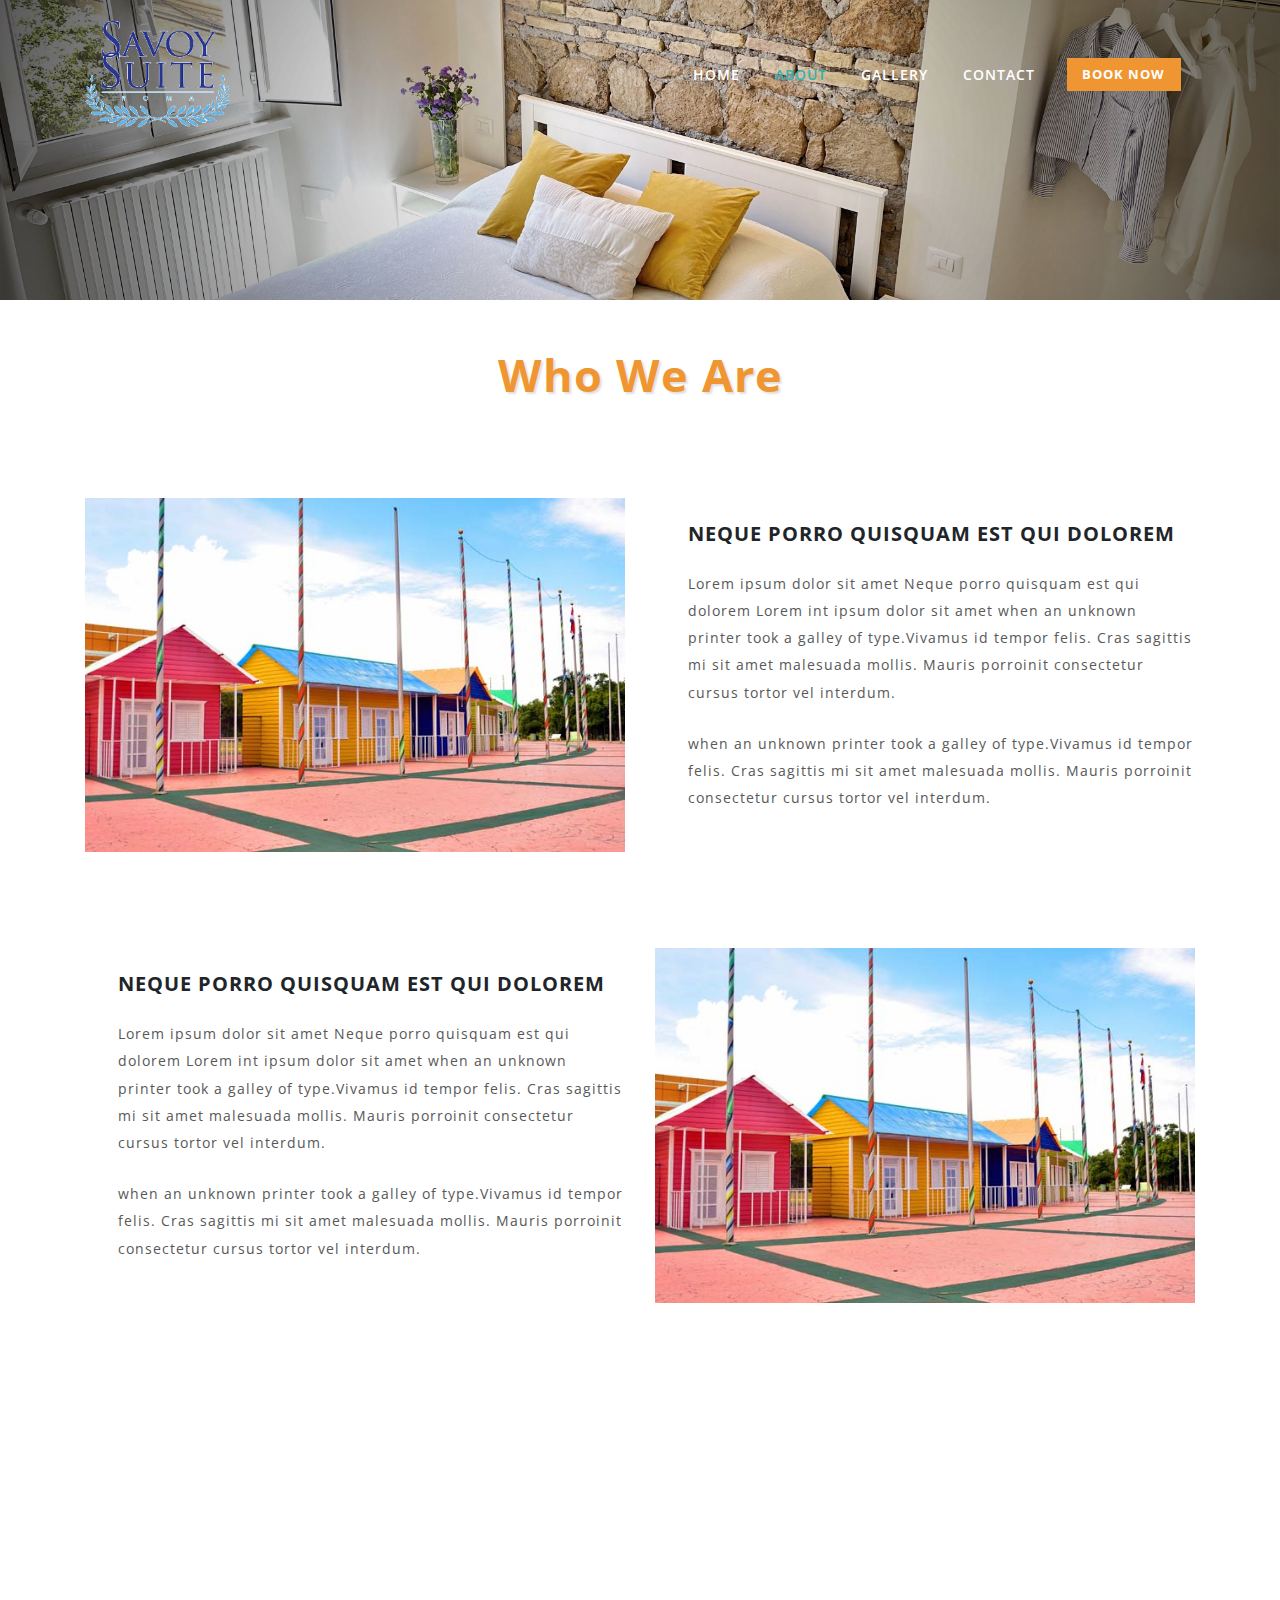
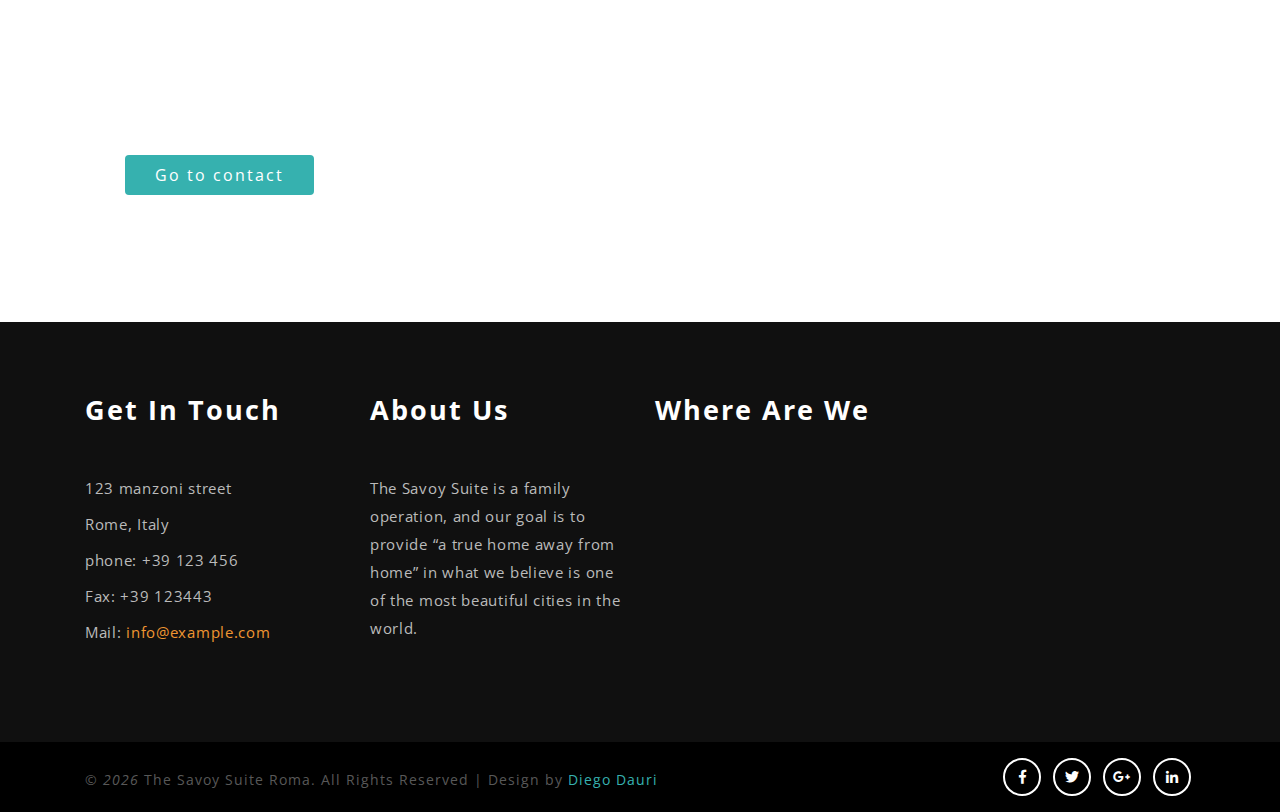
==== about.html @ a04ff1ba "Minor fixes" ====
<!--
	Author: W3layouts
	Author URL: http://w3layouts.com
	License: Creative Commons Attribution 3.0 Unported
	License URL: http://creativecommons.org/licenses/by/3.0/
-->
<!DOCTYPE html>
<html lang="zxx">

<head>
    <title>The Savoy Suite Roma, a completely renovated apartment in the center of Rome | About</title>
    <meta name="viewport" content="width=device-width, initial-scale=1">
    <meta charset="utf-8">
    <meta name="keywords" content="The Savoy Suite a Responsive web template, Bootstrap Web Templates, Flat Web Templates, Android Compatible web template, 
Smartphone Compatible web template, free webdesigns for Nokia, Samsung, LG, SonyEricsson, Motorola web design" />
    <script>
        addEventListener("load", function () {
            setTimeout(hideURLbar, 0);
        }, false);

        function hideURLbar() {
            window.scrollTo(0, 1);
        }
    </script>
    <link href="css/bootstrap.css" rel='stylesheet' type='text/css' />
    <link href="css/style.css" rel='stylesheet' type='text/css' />
    <link href="css/fontawesome-all.css" rel="stylesheet">
    <link
        href="https://fonts.googleapis.com/css2?family=Open+Sans:ital,wght@0,300;0,400;0,500;0,600;0,700;0,800;1,300;1,400;1,500;1,600;1,700;1,800&display=swap"
        rel="stylesheet">
</head>

<body>
    <!-- mian-content -->
    <section class="mian-content-1">
        <!-- /header-top-->
        <div class="header-top">
            <div class="container">
                <header class="mainheader py-3">
                    <nav class="navbar navbar-expand-lg navbar-light bg-light RWDpagescrollfix">
                        <h1><a class="navbar-brand" href="index.html"><img src="images/logo.png" width="75%"
                                    alt="The room's logo"></a></h1>
                        <button class="navbar-toggler" type="button" data-toggle="collapse" data-target=".navbar-toggle"
                            aria-controls="navbarNavAltMarkup" aria-expanded="false" aria-label="Toggle navigation">
                            <span class="navbar-toggler-icon"></span>
                        </button>
                        <div class="collapse navbar-collapse navbar-toggle justify-content-end" id="navbarNavAltMarkup">
                            <ul class="navbar-nav">

                                <li><a class="nav-link text-uppercase" href="index.html">Home</a></li>
                                <li class="nav-item active">
                                    <a class="nav-link text-uppercase" href="about.html">About</a></li>
                                <li><a class="nav-link text-uppercase" href="gallery.html">Gallery</a></li>
                                <li> <a class="nav-link text-uppercase" href="contact.html">Contact</a></li>
                            </ul>
                            <div class="top-info text-left">
                                <ul>

                                     <li class="number-phone"><a class="nav-link request text-uppercase font-weight-bold"
                                        href="#">Book now</a>
                                    </li>
                                </ul>
                            </div>
                        </div>
                    </nav>
                </header>
                <!-- /header-top-->
            </div>

        </div>
        <!-- //header-top-->
    </section>
    <!-- //mian-content-->
    <!-- banner-bottom -->
    <section class="banner-bottom py-lg-5 py-md-5 py-3" id="about">
        <div class="container">
            <h3 class="tittle text-center mb-md-5 mb-4">Who We Are</h3>
            <div class="inner-sec py-lg-5 py-3">
                <div class="row">
                    <div class="col-lg-6 about-img">
                        <img class="img-fluid" src="images/g1.jpg" alt="">
                    </div>
                    <div class="col-lg-6 about-right mt-lg-4">
                        <h5 class="tittle text-uppercase">Neque porro quisquam est qui dolorem</h5>
                        <p class="my-4">Lorem ipsum dolor sit amet Neque porro quisquam est qui dolorem Lorem int ipsum
                            dolor sit amet when an unknown printer took a galley of type.Vivamus id tempor felis. Cras
                            sagittis mi sit amet malesuada mollis. Mauris porroinit consectetur cursus tortor vel
                            interdum.</p>
                        <p class="my-4">when an unknown printer took a galley of type.Vivamus id tempor felis. Cras
                            sagittis mi sit amet malesuada mollis. Mauris porroinit consectetur cursus tortor vel
                            interdum.</p>
                    </div>
                </div>
            </div>
            <div class="inner-sec py-lg-5 py-3">
                <div class="row">
                    <div class="col-lg-6 about-right mt-lg-4">
                        <h5 class="tittle text-uppercase">Neque porro quisquam est qui dolorem</h5>
                        <p class="my-4">Lorem ipsum dolor sit amet Neque porro quisquam est qui dolorem Lorem int ipsum
                            dolor sit amet when an unknown printer took a galley of type.Vivamus id tempor felis. Cras
                            sagittis mi sit amet malesuada mollis. Mauris porroinit consectetur cursus tortor vel
                            interdum.</p>
                        <p class="my-4">when an unknown printer took a galley of type.Vivamus id tempor felis. Cras
                            sagittis mi sit amet malesuada mollis. Mauris porroinit consectetur cursus tortor vel
                            interdum.</p>
                    </div>
                    <div class="col-lg-6 about-img">
                        <img class="img-fluid" src="images/g1.jpg" alt="">
                    </div>
                </div>
            </div>
        </div>
    </section>

    <!-- //banner-bottom -->
    <!-- choose -->
    <section class="choose py-5">
        <div class="container py-md-4 mt-md-3">
            <div class="row inner_w3l_agile_grids-1 ">
                <div class="col-lg-7 w3layouts_choose_left_grid1">
                    <div class="choose_top">
                        <h3 class="w3l_header text-white">Still Have Questions?</h3>
                        <h3 class="mb-3 mt-3 text-white">Feel Free to Contact Us Directly</h3>
                        <p class="text-white">If you have any question regarding the Savoy Suite please feel free to
                            contact us directly, we will be more than happy to help you arrange you stay in rome.</p>
                        <a href="#" class="btn btn-primary mt-3" data-toggle="modal" data-target="#myModal">Go to
                            contact</a>
                    </div>
                </div>
            </div>
        </div>
    </section>
    <!-- //choose -->
    <!--/newsletter-->
    <footer class="newsletter_right pymd-5 py-4" id="footer">
        <div class="container">
            <div class="inner-sec py-md-5 py-3">
                <div class="row mb-md-4 mb-md-3">
                    <div class="col-lg-3 col-md-6 social-info text-left">
                        <h3 class="tittle1 foot mb-md-5 mb-4 text-white">Get in touch</h3>
                        <p>123 manzoni street </p>
                        <p class="my-2"> Rome, Italy</p>
                        <p class="phone">phone: +39 123 456</p>
                        <p class="phone my-2">Fax: +39 123443</p>
                        <p class="phone">Mail:
                            <a href="mailto:info@example.com">info@example.com</a>
                        </p>

                    </div>
                    <div class="col-lg-3 col-md-6 social-info text-left">
                        <h3 class="tittle1 foot mb-md-5 mb-4 text-white">About Us</h3>
                        <p>The Savoy Suite is a family operation, and our goal is to provide “a true home away from
                            home” in what we believe is one of the most beautiful cities in the world.</p>

                    </div>
                    <div class="col-lg-6 col-md-12 n-right tex-left">
                        <h3 class="tittle1 foot mb-md-5 mb-4 text-white">Where are we</h3>
                        <iframe
                            src="https://www.google.com/maps/embed?pb=!1m18!1m12!1m3!1d190028.2570937572!2d12.395912560060866!3d41.91024148788334!2m3!1f0!2f0!3f0!3m2!1i1024!2i768!4f13.1!3m3!1m2!1s0x132f6196f9928ebb%3A0xb90f770693656e38!2sRoma%20RM!5e0!3m2!1sit!2sit!4v1637957519476!5m2!1sit!2sit"
                            width="75%" height="85%" style="border:0;" allowfullscreen="" loading="lazy"></iframe>
                    </div>
                </div>
            </div>
        </div>
    </footer>
    <div class="copyright py-3">
        <div class="container">
            <div class="row">
                <div class="col-md-8">
                    <p class="copy-right mt-2">© <i id="date" class="copy-right mt-2"></i> The Savoy Suite Roma. All
                        Rights Reserved | Design by
                        <a href="http://w3layouts.com/"> Diego Dauri </a>
                    </p>
                </div>
                <div class="col-md-4">
                    <ul class="social-icons scial justify-content-end">
                        <li class="mr-1"><a href="#"><span class="fab fa-facebook-f"></span></a></li>
                        <li class="mx-1"><a href="#"><span class="fab fa-twitter"></span></a></li>
                        <li class="mx-1"><a href="#"><span class="fab fa-google-plus-g"></span></a></li>
                        <li class="mx-1"><a href="#"><span class="fab fa-linkedin-in"></span></a></li>
                    </ul>
                </div>
            </div>
        </div>
    </div>
    <!--model-forms-->
    <!--/Login-->
    <div class="modal fade" id="exampleModalCenter" tabindex="-1" role="dialog" aria-hidden="true">
        <div class="modal-dialog modal-dialog-centered" role="document">
            <div class="modal-content">
                <div class="modal-header text-center">
                    <button type="button" class="close" data-dismiss="modal" aria-label="Close">
                        <span aria-hidden="true">&times;</span>
                    </button>
                </div>
                <div class="modal-body">
                    <div class="login px-4 mx-auto mw-100">
                        <h5 class="text-center mb-4">Login Now</h5>
                        <form action="#" method="post">
                            <div class="form-group">
                                <label class="mb-2">Email address</label>
                                <input type="email" class="form-control" id="exampleInputEmail1"
                                    aria-describedby="emailHelp" placeholder="" required="">
                                <small id="emailHelp" class="form-text text-muted">We'll never share your email with
                                    anyone else.</small>
                            </div>
                            <div class="form-group">
                                <label class="mb-2">Password</label>
                                <input type="password" class="form-control" id="exampleInputPassword1" placeholder=""
                                    required="">
                            </div>
                            <div class="form-check mb-2">
                                <input type="checkbox" class="form-check-input" id="exampleCheck1">
                                <label class="form-check-label" for="exampleCheck1">Check me out</label>
                            </div>
                            <button type="submit" class="btn btn-primary submit mb-4">Sign In</button>
                            <p class="text-center pb-4">
                                <a href="#" data-toggle="modal" data-target="#exampleModalCenter2"> Don't have an
                                    account?</a>
                            </p>
                        </form>
                    </div>
                </div>
            </div>
        </div>
    </div>
    <!--//Login-->
    <!--/Register-->
    <div class="modal fade" id="exampleModalCenter2" tabindex="-1" role="dialog" aria-hidden="true">
        <div class="modal-dialog modal-dialog-centered" role="document">
            <div class="modal-content">
                <div class="modal-header text-center">
                    <button type="button" class="close" data-dismiss="modal" aria-label="Close">
                        <span aria-hidden="true">&times;</span>
                    </button>
                </div>
                <div class="modal-body">
                    <div class="login px-4 mx-auto mw-100">
                        <h5 class="text-center mb-4">Register Now</h5>
                        <form action="#" method="post">
                            <div class="form-group">
                                <label>First name</label>

                                <input type="text" class="form-control" id="validationDefault01" placeholder=""
                                    required="">
                            </div>
                            <div class="form-group">
                                <label>Last name</label>
                                <input type="text" class="form-control" id="validationDefault02" placeholder=""
                                    required="">
                            </div>

                            <div class="form-group">
                                <label class="mb-2">Password</label>
                                <input type="password" class="form-control" id="password1" placeholder="" required="">
                            </div>
                            <div class="form-group">
                                <label>Confirm Password</label>
                                <input type="password" class="form-control" id="password2" placeholder="" required="">
                            </div>

                            <button type="submit" class="btn btn-primary submit mb-4">Register</button>
                            <p class="text-center pb-4">
                                <a href="#">By clicking Register, I agree to your terms</a>
                            </p>
                        </form>

                    </div>
                </div>

            </div>
        </div>
    </div>
    <!--//Register-->

    <!--//model-form-->
    <!-- js -->
    <script src="js/jquery-2.2.3.min.js"></script>
    <script>
        $(window).scroll(function () {
            if ($(document).scrollTop() > 150) {
                $('nav.pagescrollfix,nav.RWDpagescrollfix').addClass('shrink');
            } else {
                $('nav.pagescrollfix,nav.RWDpagescrollfix').removeClass('shrink');
            }
        });
    </script>

    <script>
        $(document).ready(function () {
            $(".dropdown").hover(
                function () {
                    $('.dropdown-menu', this).stop(true, true).slideDown("fast");
                    $(this).toggleClass('open');
                },
                function () {
                    $('.dropdown-menu', this).stop(true, true).slideUp("fast");
                    $(this).toggleClass('open');
                }
            );
        });
    </script>
    <!-- //dropdown nav -->

    <!-- password-script -->
    <script>
        window.onload = function () {
            document.getElementById("password1").onchange = validatePassword;
            document.getElementById("password2").onchange = validatePassword;
        }

        function validatePassword() {
            var pass2 = document.getElementById("password2").value;
            var pass1 = document.getElementById("password1").value;
            if (pass1 != pass2)
                document.getElementById("password2").setCustomValidity("Passwords Don't Match");
            else
                document.getElementById("password2").setCustomValidity('');
            //empty string means no validation error
        }
    </script>
    <!-- //password-script -->

    <!--/ start-smoth-scrolling -->
    <script src="js/move-top.js"></script>
    <script src="js/easing.js"></script>
    <script>
        jQuery(document).ready(function ($) {
            $(".scroll").click(function (event) {
                event.preventDefault();
                $('html,body').animate({
                    scrollTop: $(this.hash).offset().top
                }, 900);
            });
        });
    </script>
    <script>
        $(document).ready(function () {
            /*
            						var defaults = {
            							  containerID: 'toTop', // fading element id
            							containerHoverID: 'toTopHover', // fading element hover id
            							scrollSpeed: 1200,
            							easingType: 'linear' 
            						 };
            						*/

            $().UItoTop({
                easingType: 'easeOutQuart'
            });

        });
    </script>
    <!--// end-smoth-scrolling -->
    <!-- /js -->
    <script src="js/bootstrap.js"></script>
    <script src="js/date.js"></script>
    <!-- //js -->
</body>

</html>
---- css/style.css ----
/*--
	Author: W3Layouts
	Author URL: http://w3layouts.com
	License: Creative Commons Attribution 3.0 Unported
	License URL: http://creativecommons.org/licenses/by/3.0/
--*/

html,
body {
    margin: 0;
    font-size: 100%;
    font-family: 'Open Sans', sans-serif;
    background: #fff;
}

body a {
    text-decoration: none;
    transition: 0.5s all;
    -webkit-transition: 0.5s all;
    -moz-transition: 0.5s all;
    -o-transition: 0.5s all;
    -ms-transition: 0.5s all;
    font-family: 'Open Sans', sans-serif;
}

a:hover {
    text-decoration: none;
}

input[type="button"],
input[type="submit"],
input[type="text"],
input[type="email"],
input[type="search"] {
    transition: 0.5s all;
    -webkit-transition: 0.5s all;
    -moz-transition: 0.5s all;
    -o-transition: 0.5s all;
    -ms-transition: 0.5s all;
    font-family: 'Open Sans', sans-serif;
}

h1,
h2,
h3,
h4,
h5,
h6 {
    margin: 0;
    font-family: 'Open Sans', sans-serif;
    letter-spacing: 1px;
    font-weight: 700;
}

p {
    margin: 0;
    font-size: 0.85em;
    color: #585858;
    line-height: 2em;
    letter-spacing: 1px;
}

ul {
    margin: 0;
    padding: 0;
}

/*--/header --*/

header.mainheader {
    display: -webkit-box;
    display: -ms-flexbox;
    display: flex;
    -ms-flex-wrap: wrap;
    flex-wrap: wrap;
}

nav.navbar.second {
    border: none !important;
    transition: all 1s ease;
    flex-basis: 100%;
    -webkit-flex-basis: 100%;
    order: 2;
}

/*--/navbar--*/

.navbar {
    padding: 0em 0em;
    /*-- border-bottom: 1px solid rgba(243, 242, 242, 0.41); --*/
    background: transparent !important;
    flex-basis: 100%;
    -webkit-flex-basis: 100%
}

/*--logo--*/

h1 a.navbar-brand {
    font-size: 0.8em;
    text-transform: uppercase;
    font-weight: 600;
    letter-spacing: 5px;
    color: #fff;
}

.navbar-light .navbar-brand {
    color: #fff;
    font-family: 'Open Sans', sans-serif;
}

.logo i {
    color: #03cce6;
    text-shadow: none;
}

/*--logo--*/

a.navbar-b li.nav-item {
    margin: 0 1px;
}

.navbar-light .navbar-nav .nav-link {
    padding: 0.3em 1.2em;
    color: #ffffff;
    background: transparent;
    font-size: 0.9em;
    letter-spacing: 1px;
    text-transform: capitalize;
    font-weight: 600;
}

.navbar-light .navbar-nav .show > .nav-link,
.navbar-light .navbar-nav .active > .nav-link,
.navbar-light .navbar-nav .nav-link.show,
.navbar-light .navbar-nav .nav-link.active,
.navbar-light .navbar-nav .nav-link:hover,
.navbar-light .navbar-nav .nav-link:focus {
    background: transparent;
    color: #36b1af;
}

.dropdown-item {
    padding: 0.5em 1.5rem;
    font-size: 0.9em;
    margin: 0;
}

.dropdown-menu {
    margin: 0;
    padding: 0;
}

.dropdown-menu.second {
    min-width: 9rem !important;
}

.navbar-light .navbar-brand:hover,
.navbar-light .navbar-brand:focus {
    color: #fff;
}

a.nav-link.request {
    padding: 0.5em 1.2em;
    color: #ffffff;
    background: transparent;
    font-size: 0.9em;
    letter-spacing: 1px;
    font-weight: 600;
    background: #ef9632;
}

/*---*/

.dropdown-toggle::after {
    width: 0;
    height: 0;
    margin-left: 0;
    content: "";
    border-top: 0.3em solid;
    border-right: 0.3em solid transparent;
    border: 0px;
}

li.nav-item.active {
    color: #03cce6;
}

.dropdown-item:hover,
.dropdown-item:focus {
    color: #36b1af;
    text-decoration: none;
    background-color: transparent;
}

/*-- /nav.navbar.second --*/

nav.navbar.second {
    border: none !important;
    transition: all 1s ease;
}

a.nav-item.nav-link.sec {
    padding: 0.3em 1.2em;
    color: #36b1af;
    font-size: 0.9em;
    letter-spacing: 1px;
    font-weight: 600 !important;
}

a.nav-item.nav-link.sec:hover {
    color: #36b1af;
}

a.pagescrolldisplay {
    visibility: hidden;
    transition: all 0s ease;
}

nav.navbar.shrink.pagescrollfix a.pagescrolldisplay {
    visibility: visible;
    transition: all 0.5s ease;
    color: #000000;
}

nav.navbar.shrink.pagescrollfix {
    width: 100%;
    < !--height: 65px;
    -- > box-shadow: 0 1px 0 0 #dadada;
    position: fixed;
    left: 0px;
    transition: all 1.2s ease;
    -webkit-box-shadow: 0 0 10px rgba(0, 0, 0, 0.2);
    -moz-box-shadow: 0 0 10px rgba(0, 0, 0, 0.2);
    box-shadow: 0 0 10px rgba(0, 0, 0, 0.2);
    background: #fff !important;
    z-index: 9;
}

a.navbar-brand.pagescrolldisplay i {
    font-size: 2em;
    color:#333;
}

nav.navbar.shrink .navbar-brand img {
    < !--height: 50px;
    width: 120px;
    -- > transition: all 1s ease;
}

nav.navbar.shrink a {
    < !--font-size: 14px;
    -- > transition: all 1s ease;
}

nav.navbar.shrink .navbar-toggler {

    transition: all 1.5s ease;
}

.bg-transparent {
    background: transparent;
}

/*-- //nav.navbar.second --*/

.top-info ul li {
    list-style: none;
    display: inline-block;
    margin: 0 1em;
    color: #ffffff;
    letter-spacing: 1px;
    font-size: 0.9em;
    vertical-align: top;
}

/*-- //header --*/

/*--/banner-content--*/

.mian-content {
    background: url(../images/bg.jpg);
    position: relative;
    background-size: cover;
    height: 100%;
    background-position: center;
    background-repeat: no-repeat;
}

.banner-content {
    padding: 10em 0 0em 0;
}
.banner-high-lights {
    padding-top: 18em;
}
.ban-text {
    background: #36b1af;
}
.banner-content h4 {
    font-size: 1em;
    padding: 1.1em 0 1.25em;
    display: block;
    font-weight: 500;
    margin-bottom: 1em;
    letter-spacing: 2px;
    text-shadow: 0 1px 2px rgb(0 0 0 / 60%);
}

.banner-content h3 {
    color: #fff;
    font-size: 2.5em;
    text-shadow: 0 1px 2px rgba(0, 0, 0, .6);
    letter-spacing: 1px;
    text-transform: uppercase;
}

.bg-gd h5 {
    font-size: 1.2em;
    font-weight: 700;
    text-transform: uppercase;
    color: #333;
}

.banner-high-lights .bg-gd {
    vertical-align: top;
    font-weight: 300;
    font-size: 0.9em;
    letter-spacing: 1px;
    line-height: 1.8em;
    background: #fff;
    padding: 2em 1.1em;
    color: #999;
    position: relative;
    -webkit-transition: 1s ease-in-out;
    -moz-transition: 1s ease-in-out;
    -o-transition: 1s ease-in-out;
    transition: 1s ease-in-out;
}
.bg-gd:hover i,
.bg-gd.active i {
    color: #fff;
    background: #36b1af;
}

.rotate {
    margin-top: 0em;
}

.rotate a {
    font-size: 1.5em;
    color: #fff;
    font-weight: 700;
    letter-spacing: 1px;
}

.rotate a i {
    -webkit-animation: bounce 2s infinite ease-in-out;
    z-index: 9;
    text-align:center;
    display: block;
}

@-webkit-keyframes bounce {
    0%,
    20%,
    60%,
    100% {
        -ms-transform: translateY(0);
    }
    0%,
    20%,
    60%,
    100% {
        -o-transform: translateY(0);
    }
    0%,
    20%,
    60%,
    100% {
        -moz-transform: translateY(0);
    }
    0%,
    20%,
    60%,
    100% {
        -webkit-transform: translateY(0);
    }
    40% {
        -webkit-transform: translateY(-20px);
    }
    80% {
        -webkit-transform: translateY(-10px);
    }
}

.top-content-right .rotate a {
    font-size: 0.9em;
    color: #fff;
    font-weight: 300;
    letter-spacing: 1px;
    letter-spacing: 2px;
    text-transform: uppercase;
}
.bg-gd i {
    font-size: 1.8em;
    width: 70px;
    height: 70px;
    border-radius: 50%;
    background: #fff;
    color: #222;
    position: absolute;
    bottom: -41%;
    line-height: 74px;
    left: 36%;
}

/*--//banner-content--*/

/*-- /banner-info --*/
.mian-content-1 {
    background: url(../images/bg.jpg);
    background-size: cover;
    background-position: center;
   min-height:300px;
}
/*--/introduction--*/

.intro {
    width: 64%;
}

h3.main {
    font-size: 1.7em;
    line-height: 1.5em;
}

h3.main mark {
    padding: 0.4em 0.4em;
    background-color: #ccffe4;
}

.about-in .card {
    padding: 3em 0.5em;
    border: 1px solid transparent;
    -webkit-transition: box-shadow 0.3s ease-in-out;
    -moz-transition: box-shadow 0.3s ease-in-out;
    -ms-transition: box-shadow 0.3s ease-in-out;
    -o-transition: box-shadow 0.3s ease-in-out;
    transition: box-shadow 0.3s ease-in-out;
    background: transparent;
}

.about-in .card:hover {
    background: #fff;
    -webkit-box-shadow: 0px 0px 18.69px 2.31px rgba(204, 204, 223, 0.5);
    -moz-box-shadow: 0px 0px 18.69px 2.31px rgba(204, 204, 223, 0.5);
    box-shadow: 0px 0px 18.69px 2.31px rgba(204, 204, 223, 0.5);
}

.about-in p.card-text {
    line-height: 2em;
}

.about-in .card i {
    font-size: 2em;
    color: #36b1af;
}
.about-in:hover .card i {
    color: #ef9632;
}
.about-in .card h5.card-title {
    font-size: 1.2em;
}

.about-right h3.ttile {
    font-size: 1.4em;
    line-height: 1.3em;
}

h4.sub-tittle {
    margin: 1.2em 0 0 0;
    font-size: 15px;
    color: #36b1af;
    text-transform: uppercase;
}

ul.author li {
    list-style: none;
    margin: 0 2em 0 0em;
}

ul.author li img {
    border-radius: 50%;
    -weblit-border-radius: 50%;
    -o-border-radius: 50%;
    -ms-border-radius: 50%;
    -moz-border-radius: 50%;
    border: 4px solid #ddd;
}

ul.author li {
    color: #888;
    font-size: 0.8em;
    letter-spacing: 1px;
}

ul.author li span {
    display: block;
    font-weight: 600;
    color: #37393c;
    font-size: 1.3em;
}

.about-right {
    padding-left: 3em;
}

/*--//introduction--*/

/*-- /services--*/

h3.tittle span {
    display: block;
    text-transform: uppercase;
    font-size: 0.3em;
    color: #ff4081;
    letter-spacing: 4px;
    font-weight: 600;
}

h3.tittle {
    text-shadow: 2px 2px 2px rgba(41, 41, 41, 0.15);
    font-size: 3em;
    color: #ef9632;
   
    font-weight: 700;
}

.about-in.middle-grid-info .card {
    padding: 2em 1.5em;
    background: #edeeef;
    border-bottom: 4px solid #ef9632;
}

.about-in.middle-grid-info .card-body {
    padding: 0;
}

.about-in.middle-grid-info h5.card-title {
    font-size: 1.3em;
    line-height: 1.4em;
}

.about-in.middle-grid-info:hover .card,
.about-in.middle-grid-info.active .card {
    border-bottom: 4px solid #36b1af;
}
/*-- //services--*/
.advantage_left h4 {
    font-size: 15px;
    font-weight: 700;
    text-transform: uppercase;
    letter-spacing: 2px;
    color: #36b1af;
}
.advantage_left1 img {
    width: 300px;
    height: 300px;
    border-radius: 50%;
}
.advantage_left h3 {
    font-size: 30px;
    font-weight: 700;
    letter-spacing: 2px;
}
.advantage_left p {
    /*-- color: #000; --*/
}
/*-- choose --*/
.choose{
	background: url(../images/bg1.jpg) no-repeat;
    background-size: cover;
    -webkit-background-size: cover;
    -moz-background-size: cover;
    -o-background-size: cover;
    -ms-background-size: cover;
    background-attachment: fixed;
}
.choose_top {
    padding: 55px 40px;
}
.choose_top h3 {
    font-size: 30px;
    letter-spacing: 1px;
    font-weight: 500;
    line-height: 1.4em;
}
.choose_top h4 {
    font-size: 25px;
    letter-spacing: 1px;
    font-weight: 500;
    line-height: 1.4em;
}
.choose_top p {
    font-size: 15px;
    line-height: 1.8em;
}
.choose_top a {
    font-size: 16px;
    padding: 8px 30px;
    background: #36b1af;
    outline: none;
    border: none;
    display: inline-block;
    letter-spacing: 2px;
}
.choose_top a:hover{
    background: #ef9632;
}
/*-- //choose --*/
.clients{
	background: url(../images/bg2.jpg) no-repeat;
    background-size: cover;
    -webkit-background-size: cover;
    -moz-background-size: cover;
    -o-background-size: cover;
    -ms-background-size: cover;
    background-attachment: fixed;
}
/*-- stats --*/

.stats_info p {
    font-size: 2.5em;
    letter-spacing: 1px;
    line-height: 2;
    color: #36b1af;
    font-weight: 800;
}
.stats_info h4 {
    color: #4f4f50;
    font-size: 0.85em;
    text-transform: uppercase;
    font-weight: 600;
    margin-bottom: 1em;
}
.stats_info i {
    font-size: 2.3em;
    color: #ef9632;
    margin: 0;
}
.stats_bottom_grid_left img {
	margin: 0 auto;
}
.stats_info {
	text-align: center;
	padding: 0;
	border-top: none;
	border-bottom: none;
}

.stats_info:nth-child(3) {
	border-right: 0px;
}

.stats_info:nth-child(2) {
	border-left: 0px;
	border-right: 0px;
}
/*--//stats--*/
/*-- team --*/

.team-info-content {
    background-color: #FFF;
    display: block;
    overflow: hidden;
    position: relative;
    -webkit-transition: all 0.5s;
    -moz-transition: all 0.5s;
    -ms-transition: all 0.5s;
    -o-transition: all 0.5s;
    transition: all 0.5s;
    opacity: 1;
    filter: alpha(opacity=100);
}

.team-info-content img {
    width: 100%;
    -webkit-transition: all 0.5s;
    -moz-transition: all 0.5s;
    -ms-transition: all 0.5s;
    -o-transition: all 0.5s;
    transition: all 0.5s;
}

.team-info-content:before {
    content: '';
    background-color: rgba(0, 0, 0, 0);
    left: 0;
    top: 0;
    right: 0;
    bottom: 0;
    position: absolute;
    -webkit-transition: all 0.5s;
    -moz-transition: all 0.5s;
    -ms-transition: all 0.5s;
    -o-transition: all 0.5s;
    transition: all 0.5s;
}

.team-info-content:hover:before {
    background-color: rgba(0, 0, 0, 0.8);
}

.team-info-content:hover .view-caption {
    -moz-transform: translateY(0%) scale(1);
    -o-transform: translateY(0%) scale(1);
    -ms-transform: translateY(0%) scale(1);
    -webkit-transform: translateY(0%) scale(1);
    transform: translateY(0%) scale(1);
}

.view-caption {
    background-color: #36b1af;
    bottom: 0;
    height: 20%;
    left: 0;
    padding: 16px 20px;
    position: absolute;
    right: 0;
    z-index: 99;
    -webkit-transition: all 0.5s;
    -moz-transition: all 0.5s;
    -ms-transition: all 0.5s;
    -o-transition: all 0.5s;
    transition: all 0.5s;
    -moz-transform: translateY(150%) scale(1.5);
    -o-transform: translateY(150%) scale(1.5);
    -ms-transform: translateY(150%) scale(1.5);
    -webkit-transform: translateY(150%) scale(1.5);
    transform: translateY(150%) scale(1.5);
}
.team-description p{
	color:#ef9632;
}
.view-caption .team-description h4 {
    color: #000;
    font-size: 1.5em;
    font-weight: normal;
    margin-top: 5px;
}

.view-caption .team-description p {
    color: #000;
    font-size: 1em;
}

.view-caption ul li {
    display: inline-block;
    list-style: none;
}

.view-caption ul.social-icons li a {
    background-color: #fff;
    border-radius: 50%;
    -webkit-border-radius: 50%;
    -o-border-radius: 50%;
    -ms-border-radius: 50%;
    -moz-border-radius: 50%;
    color: #ec1c24;
    display: inline-block;
    height: 28px;
    text-align: center;
    line-height: 25px;
    width: 28px;
    -webkit-transition: all 0.5s;
    -moz-transition: all 0.5s;
    -ms-transition: all 0.5s;
    -o-transition: all 0.5s;
    font-size: 0.8em;
}

.view-caption ul.social-icons li a:hover {
    opacity: 0.8;
}

.team-description h4 {
    font-size: 1.1em;
}

/*-- //team --*/
/*--bottom-last--*/

.bottom-last {
    background: url(../images/banner3.jpg) no-repeat 0px 0px;
    background-size: cover;
    -webkit-background-size: cover;
    -moz-background-size: cover;
    -o-background-size: cover;
    -ms-background-size: cover;
}

section.bottom-last h3 {
    font-size: 2em;
    font-weight: 700;
    color: #fff;
    margin: 3em 0 0.5em 0;
    text-shadow: 2px 2px 2px rgba(29, 28, 28, 0.15);
}

.bottom-bg {
    padding: 2em 9em;
}

.bottom-bg p {
    width: 62%;
}

/*--bottom-last--*/

.feedback-top {
    padding: 2em;
    background: rgba(0, 0, 0, 0.44);
    position: relative;
}
.feedback-top:after {
    content: '';
    position: absolute;
    top: 100%;
    right: 6%;
    width: 0;
    height: 0;
    border-top: 15px solid #000;
    border-right: 12px solid transparent;
    border-left: 4px solid transparent;
    transform: rotate(0deg);
}

.feedback-top p {
    margin: 0;
    color: #fff;
}

.feedback-img {
    float: right;
    width: 17%;
    background: #e4e4e4;
    padding: 0.3em;
    border-radius: 50%;
    -webkit-border-radius: 50%;
    -o-border-radius: 50%;
    -ms-border-radius: 50%;
    -moz-border-radius: 50%;
}

.feedback-grids {
    margin: 2em 0 0;
}

.feedback-img img {
    width: 100%;
}

.feedback-info {
    margin: 1em !important;
}

.feedback-img-info {
    float: left;
    width: 65%;
    margin: 1em 0 0 2em;
}

.feedback-img-info h5 {
    color:#36b1af;
    font-size: 1em;
    letter-spacing: 1px;
    font-weight: 700;
    text-transform: uppercase;
}

.feedback-img-info p {
    color: #fff;
    margin-top: .5em;
}

.feedback-img-info p span {
    color: #b1b2b3;
    font-size: 0.85em;
}

.icon-test i {
    font-size: 2em;
    color: #fcd000;
    margin-left: .4em;
    position: relative;
}

.icon-test {
    position: relative;
}

.icon-test:before {
    content: " ";
    position: absolute;
    background: #d5d8da;
    width: 77%;
    height: 2%;
    top: 54%;
    right: 5%;
}

/*-- //feedback --*/

/*--model-forms--*/

.modal-header {
    border: none;
}

.login h5 {
    font-size: 1.2em;
    color: #333;
    text-transform: uppercase;
    font-weight: 600;
}

.login button.btn.btn-primary.submit {
    background: #495057;
    padding: 0.5em 2em;
    letter-spacing: 1px;
    border: none;
}

.login button.btn.btn-primary.submit:hover {
    background: #36b1af;
}

.login a {
    color: #97989a;
}

.login label {
    font-weight: 400;
    color: #5a5757;
    font-size: 0.9em;
    letter-spacing: 1px;
}

.video iframe {
    width: 100%;
    height: auto;
}

/*--//model-forms--*/

/*--/inner-page--*/

.inner-page {
    background: url(../images/3.jpg) no-repeat center;
    background-size: cover;
    -o-background-size: cover;
    -moz-background-size: cover;
    -ms-background-size: cover;
    -webkit-background-size: cover;
    min-height: 250px;
}

ol.breadcrumb {
    margin: 0;
}

li.breadcrumb-item {
    font-size: 0.85em;
    letter-spacing: 1px;
    text-transform: uppercase;
}

li.breadcrumb-item a {
    color: #36b1af;
}

.breadcrumb-item.active {
    color: #777;
}

ol.breadcrumb {
    background: none;
    margin: 0;
    padding: 1em 2em;
    background: #f7f7f7;
}

/*--//inner-page--*/

/*--/footer--*/
.newsletter_right {
    background: #101010;
}
.n-right .form-group .form-control {
    padding: 1em 1em;
    border: 1px solid #ced4da;
    letter-spacing: 1px;
    font-size: 0.9em;
}

ul.links-nav li {
    list-style: none;
    margin-left: 1em;
}

ul.links-nav li a {
    color: #929394;
    letter-spacing: 1px;
    font-size: 0.9em;
}

ul.links-nav li a.active,
ul.links-nav li a:hover {
    color: #fff;
}

p.copy-right a {
    color: #36b1af;
}

.n-right .form-group input.form-control.submit {
    background: #36b1af;
    border: 1px solid #36b1af !important;
    color: #fff;
    font-size: 1em;
    font-weight: 500;
    cursor: pointer;
    padding: 0.8em 1em;
    width: 26%;
    margin-left: 1%;
}

.n-right .form-group input.form-control.submit:hover {
    background: #333;
}

h3.tittle1 {
    font-size: 1.7em;
    letter-spacing: 2px;
    text-transform: capitalize;
}
.social-info p {
    color: #bbbbbb;
    line-height: 28px;
    font-size: 15px;
    letter-spacing: .7px;
}
.social-info a {
    color: #ef9632;
}
ul.social-icons li {
    list-style: none;
    display: inline-block;
}

ul.social-icons li a {
    display: block;
    color: #fff;
    text-decoration: none;
    font-size: 14px;
    width: 38px;
    height: 38px;
    border-radius: 50%;
    line-height: 34px;
    background: transparent;
    border: 2px solid #fff;
    text-align: center;
}

ul.social-icons li a:hover {
    color: #36b1af;
}

.copyright a.navbar-brand {
    font-size: 1.1em;
    text-transform: uppercase;
    font-weight: 800;
    font-family: 'Open Sans', sans-serif;
    color: #fff;
}
.copyright{
    background: #000;
}
ul.scial{
    text-align: right;
}
/*--//footer--*/

/*-- to-top --*/


#toTop {
    display: none;
    text-decoration: none;
    position: fixed;
    bottom: 20px;
    right: 2%;
    overflow: hidden;
    z-index: 999;
    width: 40px;
    height: 40px;
    border: none;
    text-indent: 100%;
    background: url(../images/arr.png) no-repeat 0px 0px;
}

#toTopHover {
    width: 40px;
    height: 40px;
    display: block;
    overflow: hidden;
    float: right;
    opacity: 0;
    -moz-opacity: 0;
    filter: alpha(opacity=0);
}

/*-- //to-top --*/

/*--responsive--*/

@media(max-width:1440px) {}

@media(max-width:1366px) {
    .banner-content {
    padding: 10em 0 0em 0;
}
}

@media(max-width:1280px) {
    h3.tittle {
        font-size: 2.8em;
    }
}

@media(max-width:1080px) {
    h3.tittle {
        font-size: 2.5em;
    }
    h3.tittle.foot {
        font-size: 1.8em;
    }
    .navbar-light .navbar-nav .nav-link {
     padding: 0.3em 0.5em;
    }
	.mian-content-1 {
    min-height: 250px;
}
.banner-high-lights {
    padding-top: 13em;
}
.banner-content {
    padding: 7em 0 0em 0;
}
}

@media(max-width:1050px) {
    .bottom-bg {
        padding: 1em 5em;
    }
}

@media(max-width:1024px) {
}

@media(max-width:991px) {
  div#navbarNavAltMarkup {
    position: absolute;
    width: 97%;
    left: 0px;
    top: 49px;
    z-index: 999;
}
    .navbar-light .navbar-nav .nav-link {
        padding: 0.4em 1.4em;
        font-size: 0.9em;
        text-align: center;
    }
   
    nav.navbar.shrink.pagescrollfix {
        position: static;
    }
    li.nav-item {
        margin: 6px 0px 0 0;
    }
    .dropdown-item {
        text-align: center;
    }
    .active > .nav-link,
    .navbar-light .navbar-nav .nav-link.show,
    .navbar-light .navbar-nav .nav-link.active,
    .navbar-light .navbar-nav .nav-link:hover {
        color: #555;
    }
    .navbar-light .navbar-nav .nav-link {
        padding: 0.7em 1.4em;
        font-size: 0.9em;
        text-align: center;
        color: #555;
    }
    .navbar-light .navbar-toggler {
        color: #fff;
        border-color: #fff;
		background:#fff;
    }
    div#navbarNavAltMarkup {
        background: #fff;
        padding: 0.5em 0;
    }
    .secondfix {
        background: #fff;
        padding: 10px 0;
    }
    section#works {
        padding-bottom: 0rem;
    }
    a.pagescrolldisplay {
        visibility: visible;
        transition: all 0s ease;
        text-align:center;
        
    }
    .rotate {
        margin-top: 4em;
    }
    section#about {
        background: #fff url(../images/about.png) -13em 4em no-repeat;
        background-size: 61.09375em auto;
        padding: 5em 0;
    }
    .bottom-content-right {
        max-width: 96.25em;
        padding: 0em 3.1em 0 3em;
        margin: 0 auto;
        text-align: center;
        margin-left: 9em;
    }
    .service-grid {
        float: left;
        width: 30%;
    }
    .benefit-grid {
        text-align: center;
    }

    .easy-gd {
        margin: 0 !important;
    }
    .easy-gd:nth-child(3),
    .easy-gd:nth-child(4) {
        margin: 2em 0 !important;
    }
    .top-info.text-left {
        text-align: center !important;
        width: 100%;
    }
    h3.tittle {
        margin-bottom: 0.49em;
    }
    .gallery-grid1 .p-mask,
    .product .vm-product-media-container .p-mask {
        padding: 1.2em 0.5em;
        width: 100%;
    }
    .gallery-grid1:hover .p-mask {
        padding: 1.5em 0.5em;

    }
    .top-info ul li {
        color: #42484e;
    }
    a.nav-link.request {
        color: #2d2a2a;
        background: #fff;
        padding-bottom: 1em;
    }
    nav.navbar.shrink a {
        text-align: center;
        color: #312f2f;
    }
    a.navbar-brand.pagescrolldisplay {
        visibility: hidden;
        display: none;
    }
    .team-grids {
        width: 50%;
        margin-bottom: 2em;
    }
    .about-right {
        padding-left: 1em;
        margin-top: 2em;
    }
    .about-in,.about-in.blog-grid-info {
        float: left;
        width: 50%;
    }
    .about-in.middle-grid-info:nth-child(3),.about-in.blog-grid-info:nth-child(3),.about-in.middle-grid-info:nth-child(4),.about-in.blog-grid-info:nth-child(4) {
        margin-top: 2em;
    }
	.middle-grids:nth-child(2) {
        margin: 2em 0;
    }
    .blog-sec .about-in.blog-grid-info{
        float: left;
        width: 50%;
        margin-bottom:1em;
    }
    
    .blog-sec .about-in.blog-grid-info:nth-child(3){
        margin-top:0;
    }
    .progress-one {
        margin-top: 1em;
    }
    .n-right .form-group input.form-control.submit {
        padding: 0.8em 1em;
        width: 39%;
        margin-left: 1%;
    }
   .accrodition-info-img {
        margin-top: 2em;
    }
.tex-left {
    margin-top: 1.5em;
}
.banner-high-lights {
    padding-top: 8em;
}
}

@media(max-width:900px) {
     .bg-gd-info{
        padding: 0 5px;
    }
    h3.tittle {
        font-size: 2.5em;
        margin-bottom: 0.49em;
    }
    .bottom-bg p {
        width: 100%;
    }
    section.bottom-last h3 {
        margin: 2em 0 0.5em 0;
    }
    .bottom-bg {
        padding: 0em 3em;
    }
    .banner-content h4 {
        font-size: 0.9em;
        padding: 1em 0 1em;
        margin-bottom: 1em;
        letter-spacing: 1px;
    }
}

@media(max-width:800px) {
    .banner-content h3 {
        font-size: 3em;
    }
.mian-content-1 {
    min-height: 230px;
}
.banner-content h3 {
    font-size: 2em;
}
.banner-high-lights {
    padding-top: 6em;
}
}

@media(max-width:768px) {
	.advantage_left h3 {
    font-size: 25px;
}
}

@media(max-width:767px) {
    .bg-gd i {
        font-size: 1.5em;
        width: 50px;
        height: 50px;
        position: absolute;
        bottom: -41%;
        line-height: 59px;
        left: 36%;
    }
    .bg-gd-info {
        padding: 0 5px;
        float: left;
        width: 32%;
    }
    .bg-gd h5 {
       font-size: 1em;
    }
    .banner-high-lights .bg-gd {
        padding: 1.2em 1em;
    }
    .about-in .card {
       padding: 1em 0.5em;
    }
    .about-in.middle-grid-info:nth-child(3), .about-in.blog-grid-info:nth-child(3) {
        margin-top: 0em;
    }
      .about-in, .about-in.blog-grid-info {
        float: left;
        width: 100%;
          margin-bottom:1em;
    }
    .price-main-info:nth-child(2) {
        margin: 1em 0;
    }
    .blog-sec .about-in.blog-grid-info {
        float: left;
        width: 100%;
        margin-bottom: 1em; 
    }
    .social-info.text-right {
        margin-top: 2em;
    }
}

@media(max-width:736px) {
    .banner-high-lights .bg-gd {
        padding: 1.2em 1em;
        font-size: 0.8em;
    }
	.social-info.text-left {
    margin-bottom: 1.5em;
}
.tex-left {
    margin-top: 0em;
}
ul.scial {
    text-align: center;
    margin-top: 1em;
}
p.copy-right {
    text-align: center;
}
.advantage-grid-info.pt-md-5 {
    margin: 2em 0;
}
}

@media(max-width:667px) {
    .middle-grids .card-body {
        padding: 6em 2em;
    }
    h3.tittle {
        font-size: 2.3em;
    }
    h4.sub-tittle {
        font-size: 13px;
    }
    h3.tittle.foot {
        font-size: 1.4em;
    }
	.mian-content-1 {
    min-height: 200px;
}
h3.tittle1 {
    font-size: 1.5em;
}
.banner-content h3 {
    font-size: 1.8em;
}
.banner-high-lights {
    padding-top: 3em;
}
.banner-content {
    padding: 5em 0 0em 0;
}
}

@media(max-width:640px) {
     h3.tittle {
        font-size: 2.2em;
    }
    .rotate a i {
        line-height: 2em;
    }
}

@media(max-width:600px) {}

@media(max-width:568px) {
    .bg-gd h5 {
        font-size: 0.9em;
    }
    h3.tittle {
        font-size: 2em;
    }
	.choose_top {
    padding: 0px 0px;
}
.banner-high-lights {
    padding-top: 1em;
}
.banner-content h3 {
    font-size: 1.6em;
}
}

@media(max-width:480px) {
    h3.tittle {
        font-size: 1.7em;
    }
    section.bottom-last h3 {
        font-size: 1.1em;
        width: 90%;
        margin: 0em auto 0;
    }
    .bottom-last {
        min-height: 200px;
    }
    .bg-gd-info {
        padding: 0px;
        float: left;
        width: 100%;
        margin-bottom: 2em;
    }
    .banner-high-lights .bg-gd {
        padding: 2em 1em;
        font-size: 0.8em;
    }
    .bg-gd i {
        font-size: 1.5em;
        width: 50px;
        height: 50px;
        position: absolute;
        bottom: -33%;
        line-height: 59px;
        left: 44%;
    }
    .bg-gd-info:nth-child(3){
        margin-bottom:0px;
    }
    .rotate {
        margin-top: 1em;
    }
	h3.tittle1 {
    font-size: 1.3em;
}
.mian-content-1 {
    min-height: 180px;
}
h1 a.navbar-brand {
    letter-spacing: 3px;
}
.choose_top h3 {
    font-size: 22px;
}
.choose_top h4 {
    font-size: 20px;
}
.banner-content {
    padding: 4em 0 0em 0;
}
.ban-text {
    font-size: 18px;
}
}

@media(max-width:440px) {
    h3.tittle {
        font-size: 1.6em;
    }
   .banner-content h3 {
    font-size: 1.4em;
}
    h3.tittle.foot {
        font-size: 1.2em;
    }
    .copyright a.navbar-brand {
       font-size: 1em;
    }
}

@media(max-width:414px) {
    .banner-content h4 {
        font-size: 0.85em;
        padding: 1em 0 0em;
        margin-bottom: 1em;
        letter-spacing: 0px;
    }
    .stats_info h4 {
        font-size: 0.75em;
        margin-bottom: 1em;
    }
    .about-in .card h5.card-title {
        font-size: 1.1em;
    }
    .team-description h4 {
        font-size: 1em;
    }
    .team-grids {
        width: 100%;
        margin-bottom: 2em;
    }
    .bottom-bg {
        padding: 0em 2em;
    }
    .ban-text {
    font-size: 15px;
}
.banner-content {
    padding: 3em 0 0em 0;
}
.advantage_left h3 {
    font-size: 20px;
}
.feedback-img-info {
    margin: 0em 0 0 1em;
}
.feedback-img {
    width: 25%;
}
}

@media(max-width:384px) {
    .banner-content h4 {
        font-size: 0.8em;
        padding: 1em 0 0em;
        margin-bottom: 1em;
        letter-spacing: 0px;
    }
    h3.tittle {
        font-size: 1.6em;
    }
    .about-in .card h5.card-title {
        font-size: 1em;
    }
	.mian-content-1 {
    min-height: 160px;
}
}

@media(max-width:375px) {
    #accordion .btn-link {
        padding: 1em 0.5em;
    }
}

@media(max-width:320px) {
	.n-right .form-group input.form-control.submit {
    font-size: 0.9em;
}
.banner-content {
    padding: 2em 0 0em 0;
}
.advantage_left h4 {
    font-size: 14px;
    letter-spacing: 1px;
}
.advantage_left1 img {
    width: 230px;
    height: 230px;
    border-radius: 50%;
}
}

/*--//responsive--*/
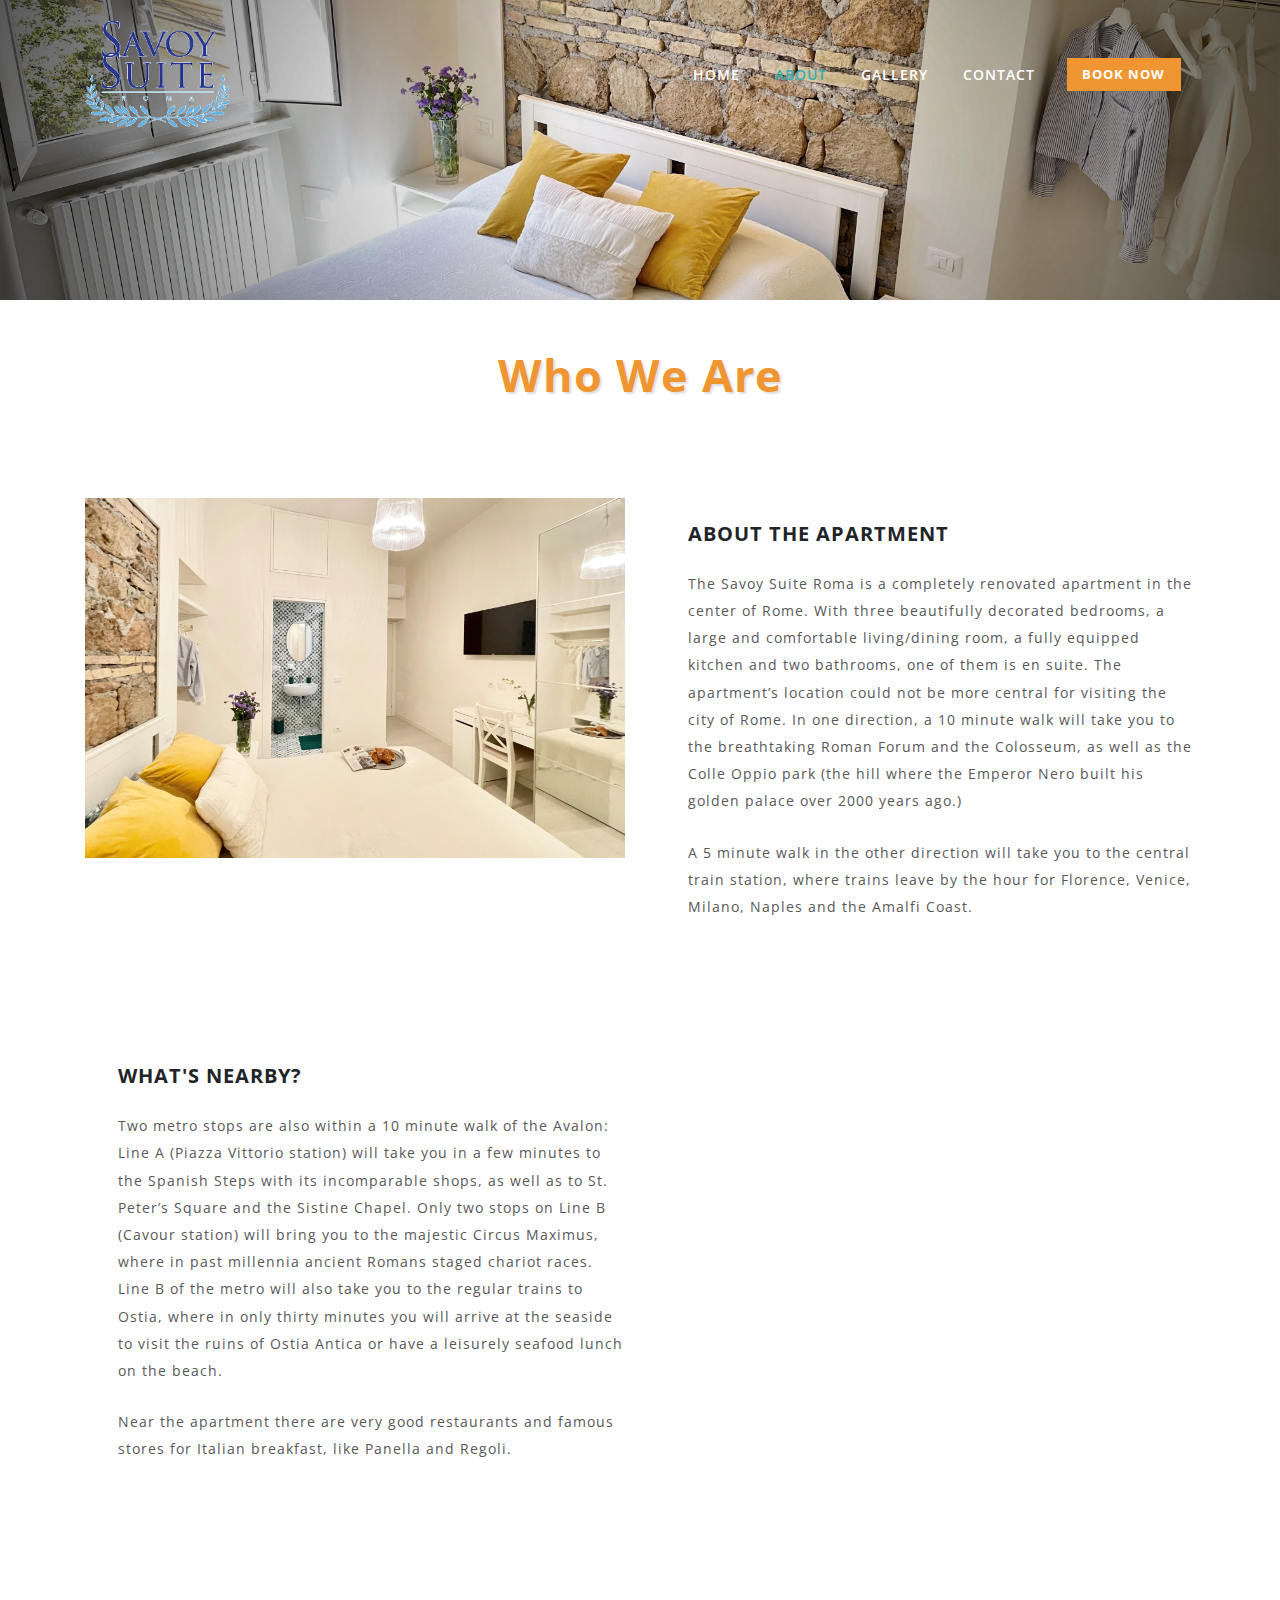
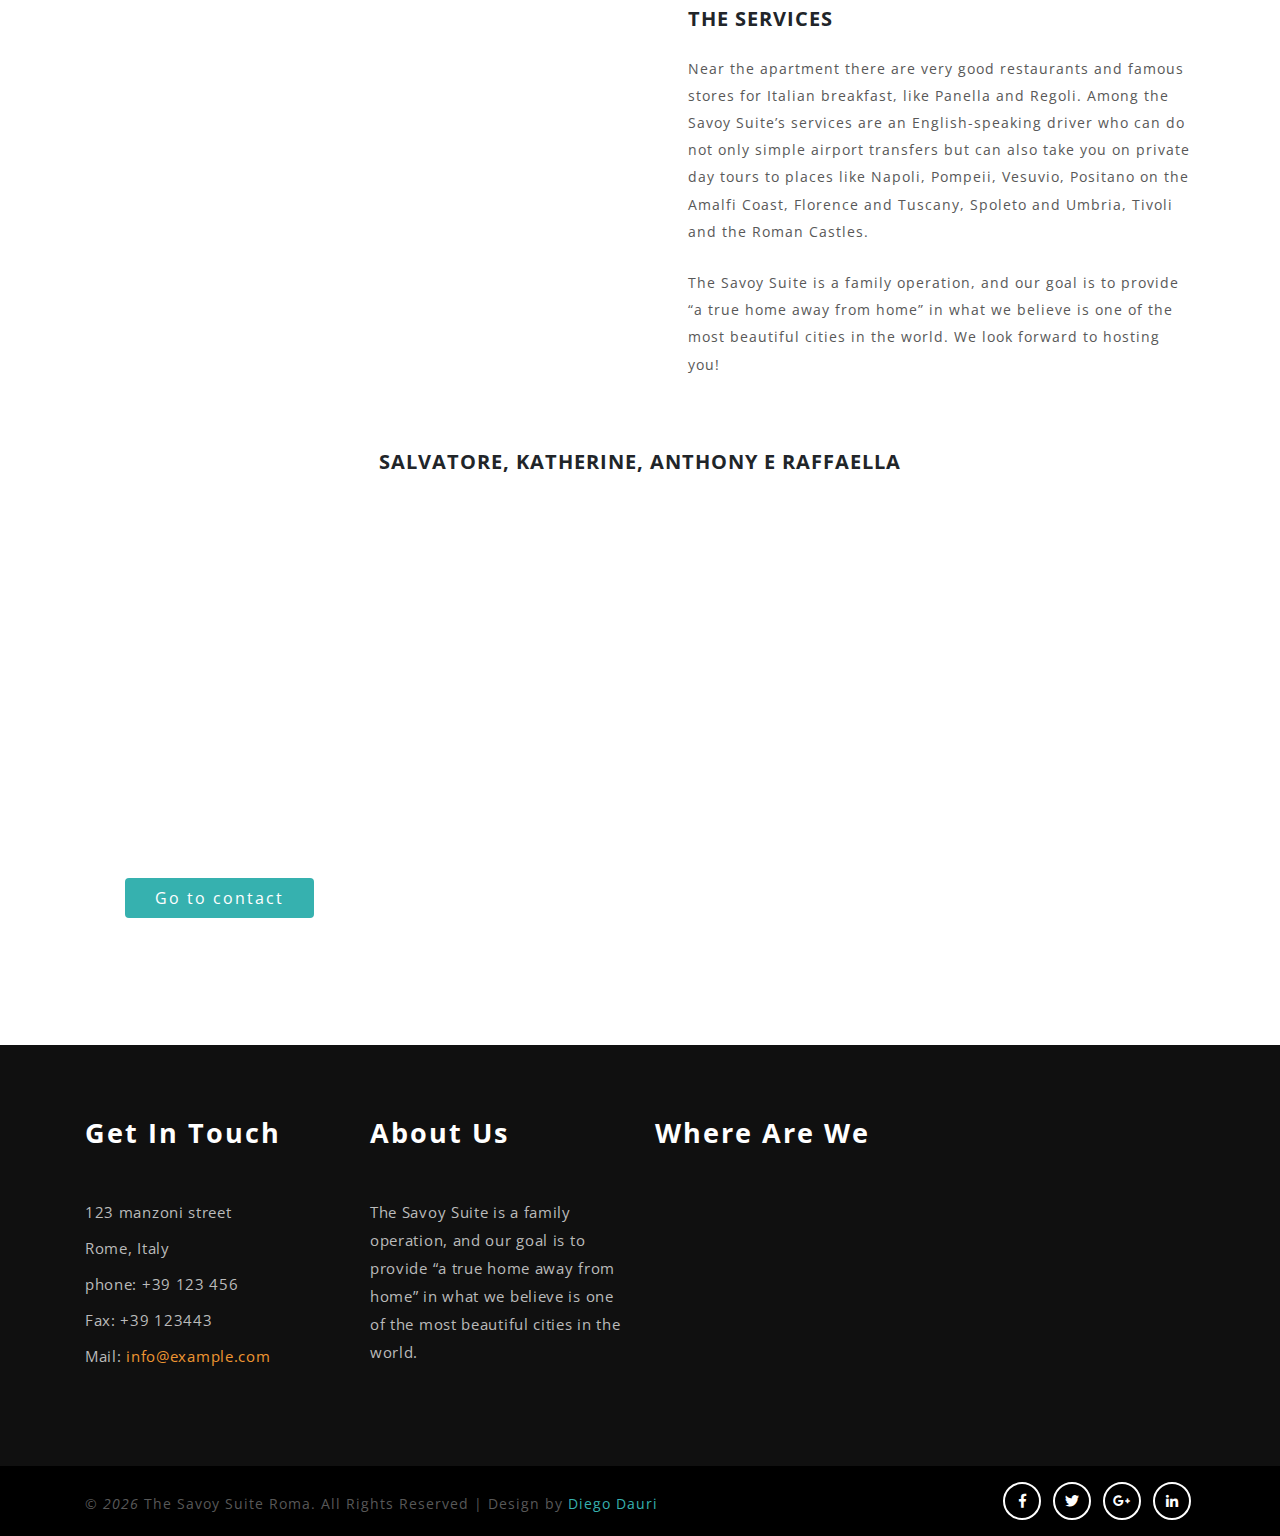
==== commit 89bce124: "Release Candidate 2" ====
--- a/about.html
+++ b/about.html
@@ -78,37 +78,46 @@
             <div class="inner-sec py-lg-5 py-3">
                 <div class="row">
                     <div class="col-lg-6 about-img">
-                        <img class="img-fluid" src="images/g1.jpg" alt="">
+                        <img class="img-fluid" style="aspect-ratio: 3 / 2; object-fit: scale-down;" src="images/Bedroom 1/g2.jpeg" alt="">
                     </div>
                     <div class="col-lg-6 about-right mt-lg-4">
-                        <h5 class="tittle text-uppercase">Neque porro quisquam est qui dolorem</h5>
-                        <p class="my-4">Lorem ipsum dolor sit amet Neque porro quisquam est qui dolorem Lorem int ipsum
-                            dolor sit amet when an unknown printer took a galley of type.Vivamus id tempor felis. Cras
-                            sagittis mi sit amet malesuada mollis. Mauris porroinit consectetur cursus tortor vel
-                            interdum.</p>
-                        <p class="my-4">when an unknown printer took a galley of type.Vivamus id tempor felis. Cras
-                            sagittis mi sit amet malesuada mollis. Mauris porroinit consectetur cursus tortor vel
-                            interdum.</p>
+                        <h5 class="tittle text-uppercase">About the apartment</h5>
+                        <p class="my-4">The Savoy Suite Roma is a completely renovated apartment in the center of Rome. With three beautifully decorated bedrooms, a large and comfortable living/dining room, a fully equipped kitchen and two bathrooms, one of them is en suite.
+
+                            The apartment’s location could not be more central for visiting the city of Rome. In one direction, a 10 minute walk will take you to the breathtaking Roman Forum and the Colosseum, as well as the Colle Oppio park (the hill where the Emperor Nero built his golden palace over 2000 years ago.) </p>
+                        <p class="my-4">A 5 minute walk in the other direction will take you to the central train station, where trains leave by the hour for Florence, Venice, Milano, Naples and the Amalfi Coast.</p>
                     </div>
                 </div>
             </div>
             <div class="inner-sec py-lg-5 py-3">
                 <div class="row">
                     <div class="col-lg-6 about-right mt-lg-4">
-                        <h5 class="tittle text-uppercase">Neque porro quisquam est qui dolorem</h5>
-                        <p class="my-4">Lorem ipsum dolor sit amet Neque porro quisquam est qui dolorem Lorem int ipsum
-                            dolor sit amet when an unknown printer took a galley of type.Vivamus id tempor felis. Cras
-                            sagittis mi sit amet malesuada mollis. Mauris porroinit consectetur cursus tortor vel
-                            interdum.</p>
-                        <p class="my-4">when an unknown printer took a galley of type.Vivamus id tempor felis. Cras
-                            sagittis mi sit amet malesuada mollis. Mauris porroinit consectetur cursus tortor vel
-                            interdum.</p>
+                        <h5 class="tittle text-uppercase">What's Nearby?</h5>
+                        <p class="my-4">Two metro stops are also within a 10 minute walk of the Avalon: Line A (Piazza Vittorio station) will take you in a few minutes to the Spanish Steps with its incomparable shops, as well as to St. Peter’s Square and the Sistine Chapel. Only two stops on Line B (Cavour station) will bring you to the majestic Circus Maximus, where in past millennia ancient Romans staged chariot races. Line B of the metro will also take you to the regular trains to Ostia, where in only thirty minutes you will arrive at the seaside to visit the ruins of Ostia Antica or have a leisurely seafood lunch on the beach.</p>
+                        <p class="my-4">Near the apartment there are very good restaurants and famous stores for Italian breakfast, like Panella and Regoli.</p>
                     </div>
                     <div class="col-lg-6 about-img">
-                        <img class="img-fluid" src="images/g1.jpg" alt="">
-                    </div>
-                </div>
-            </div>
+                        <img class="img-fluid" style="aspect-ratio: 3 / 2; object-fit: scale-down;" src="https://th.bing.com/th/id/R.6d44198177a76ba007b01565c21c5f9a?rik=gMPRy83IwiN1dA&pid=ImgRaw&r=0" alt="">
+                    </div>
+                </div>
+            </div>
+            <div class="inner-sec py-lg-5 py-3">
+                <div class="row">
+                    <div class="col-lg-6 about-img">
+                        <img class="img-fluid" style="aspect-ratio: 3 / 2; object-fit: scale-down;" src="https://static.standard.co.uk/s3fs-public/thumbnails/image/2018/07/23/15/wheely2307.jpg?width=990&auto=webp&quality=75&crop=968%3A645%2Csmart" alt="">
+                    </div>
+                    <div class="col-lg-6 about-right mt-lg-4">
+                        <h5 class="tittle text-uppercase">The services</h5>
+                        <p class="my-4">Near the apartment there are very good restaurants and famous stores for Italian breakfast, like Panella and Regoli.
+
+                            Among the Savoy Suite’s services are an English-speaking driver who can do not only simple airport transfers but can also take you on private day tours to places like Napoli, Pompeii, Vesuvio, Positano on the Amalfi Coast, Florence and Tuscany, Spoleto and Umbria, Tivoli and the Roman Castles.</p>
+                        <p class="my-4">The Savoy Suite is a family operation, and our goal is to provide “a true home away from home” in what we believe is one of the most beautiful cities in the world.
+
+                            We look forward to hosting you!</p>
+                    </div>
+                </div>
+            </div>
+            <div style="display: grid; place-items: center;"><h5 class="text-uppercase center-block">Salvatore, Katherine, Anthony e Raffaella</h5></div>
         </div>
     </section>
 
--- a/css/style.css
+++ b/css/style.css
@@ -577,7 +577,7 @@
 }
 /*-- choose --*/
 .choose{
-	background: url(../images/bg1.jpg) no-repeat;
+	background: url(../images/bg1.png) no-repeat;
     background-size: cover;
     -webkit-background-size: cover;
     -moz-background-size: cover;
@@ -618,7 +618,7 @@
 }
 /*-- //choose --*/
 .clients{
-	background: url(../images/bg2.jpg) no-repeat;
+	background: url(../images/bg2.png) no-repeat;
     background-size: cover;
     -webkit-background-size: cover;
     -moz-background-size: cover;
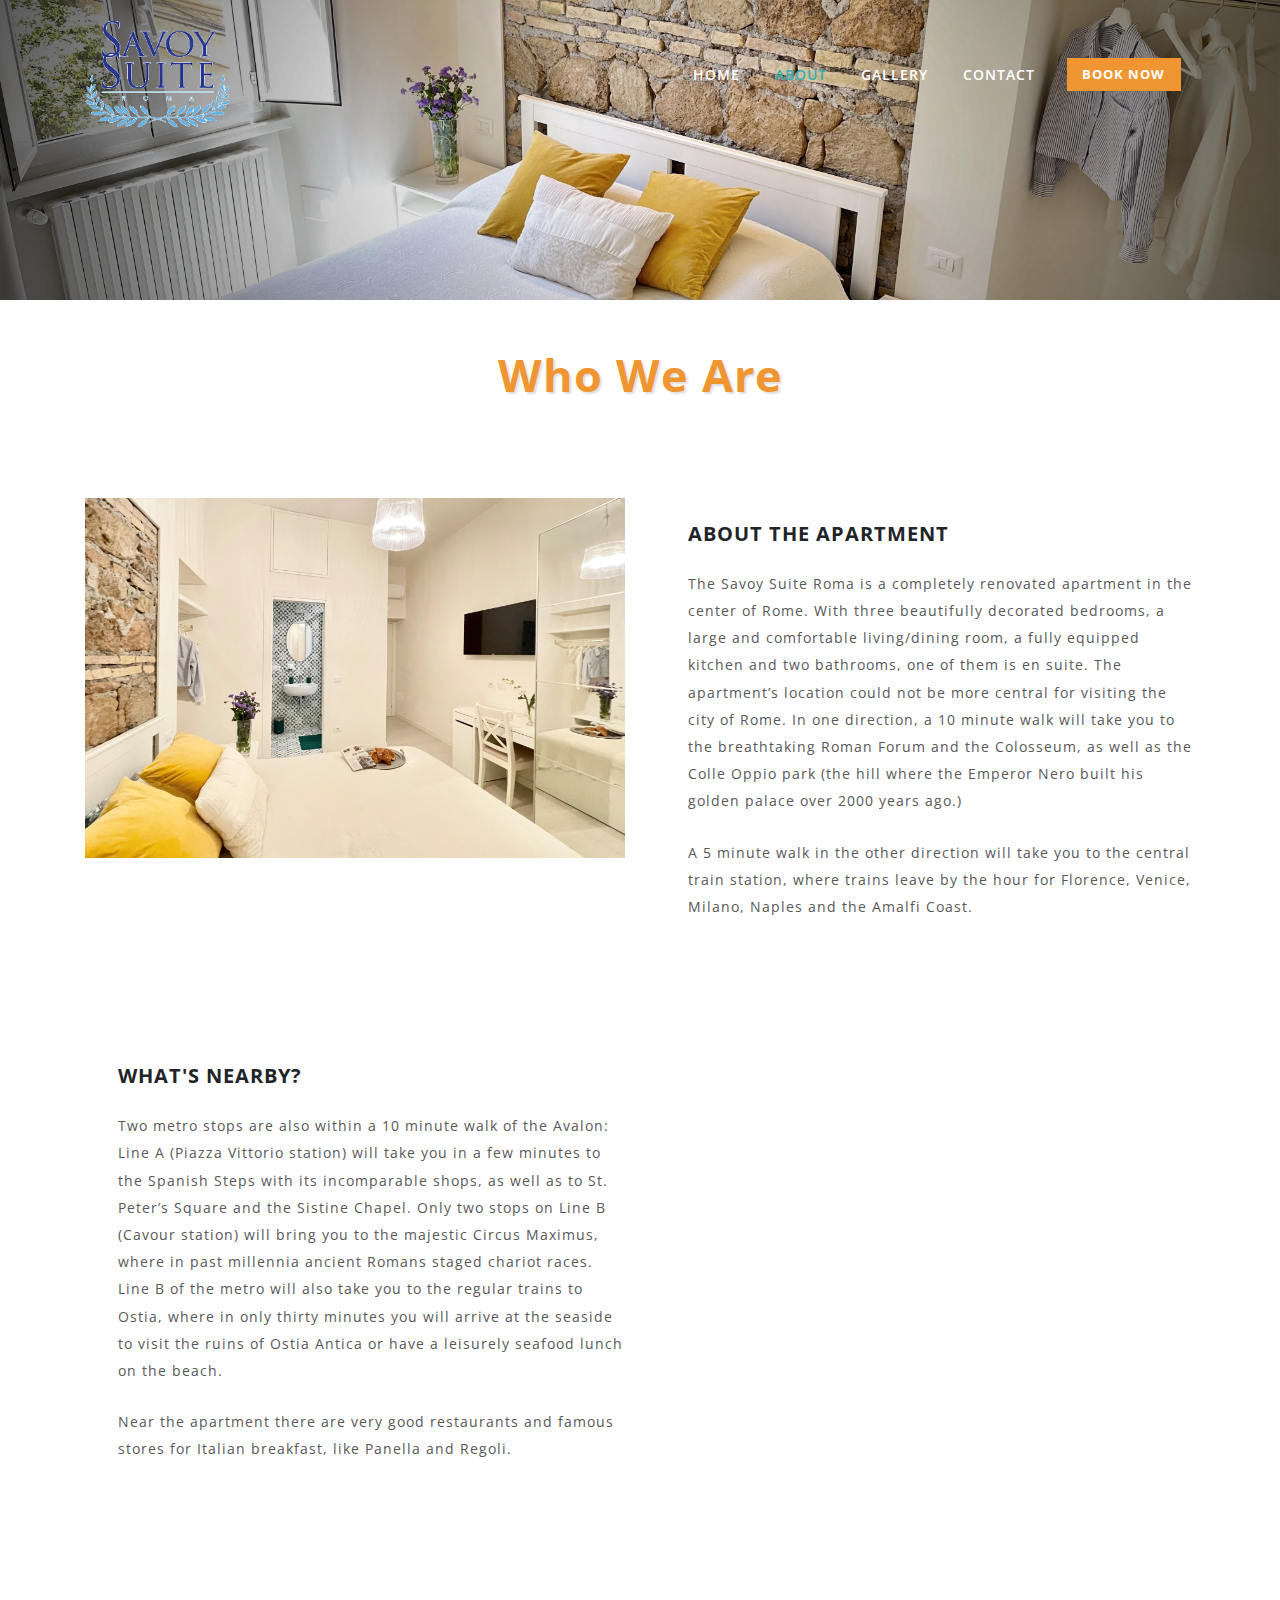
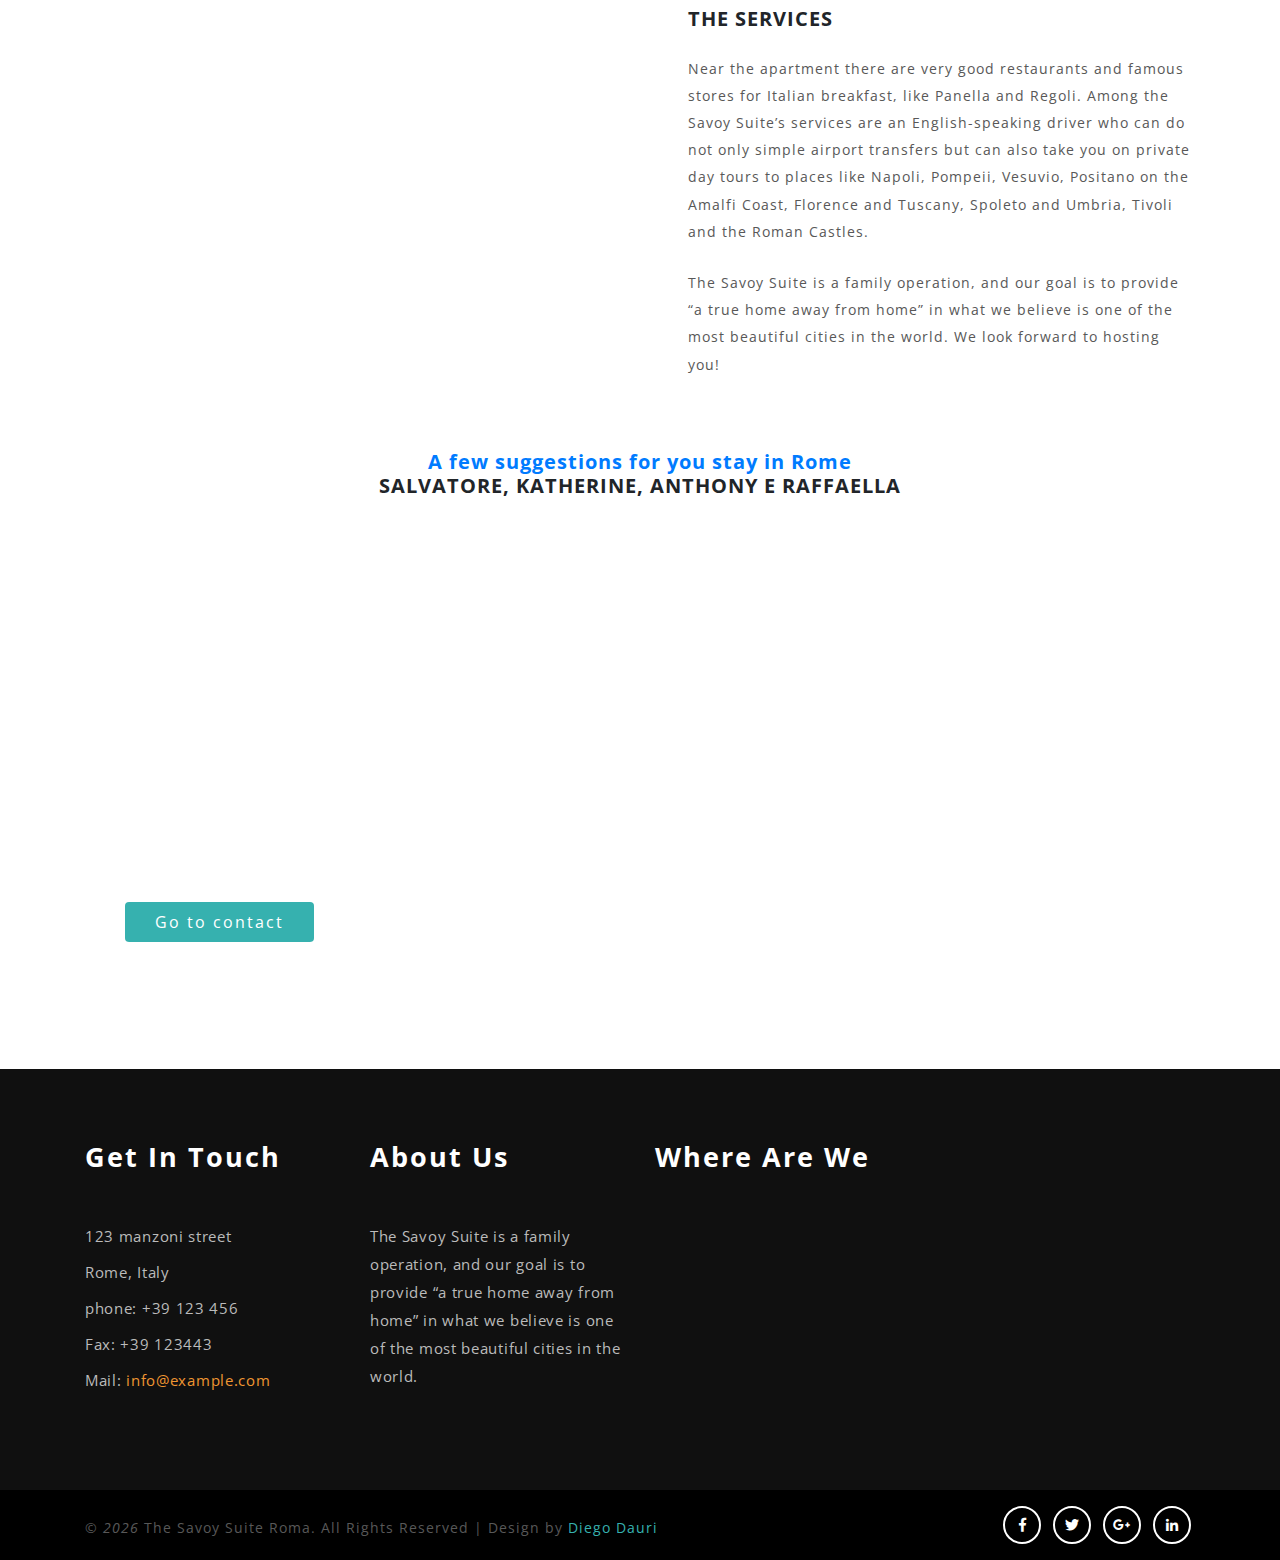
==== commit a7ef0105: "Add city guide" ====
--- a/about.html
+++ b/about.html
@@ -117,7 +117,7 @@
                     </div>
                 </div>
             </div>
-            <div style="display: grid; place-items: center;"><h5 class="text-uppercase center-block">Salvatore, Katherine, Anthony e Raffaella</h5></div>
+            <div style="display: grid; place-items: center;"><a href="The Savoy Suite - Some Information About Rome .pdf" download><h5>A few suggestions for you stay in Rome</a></h5><h5 class="text-uppercase center-block">Salvatore, Katherine, Anthony e Raffaella</h5></div>
         </div>
     </section>
 
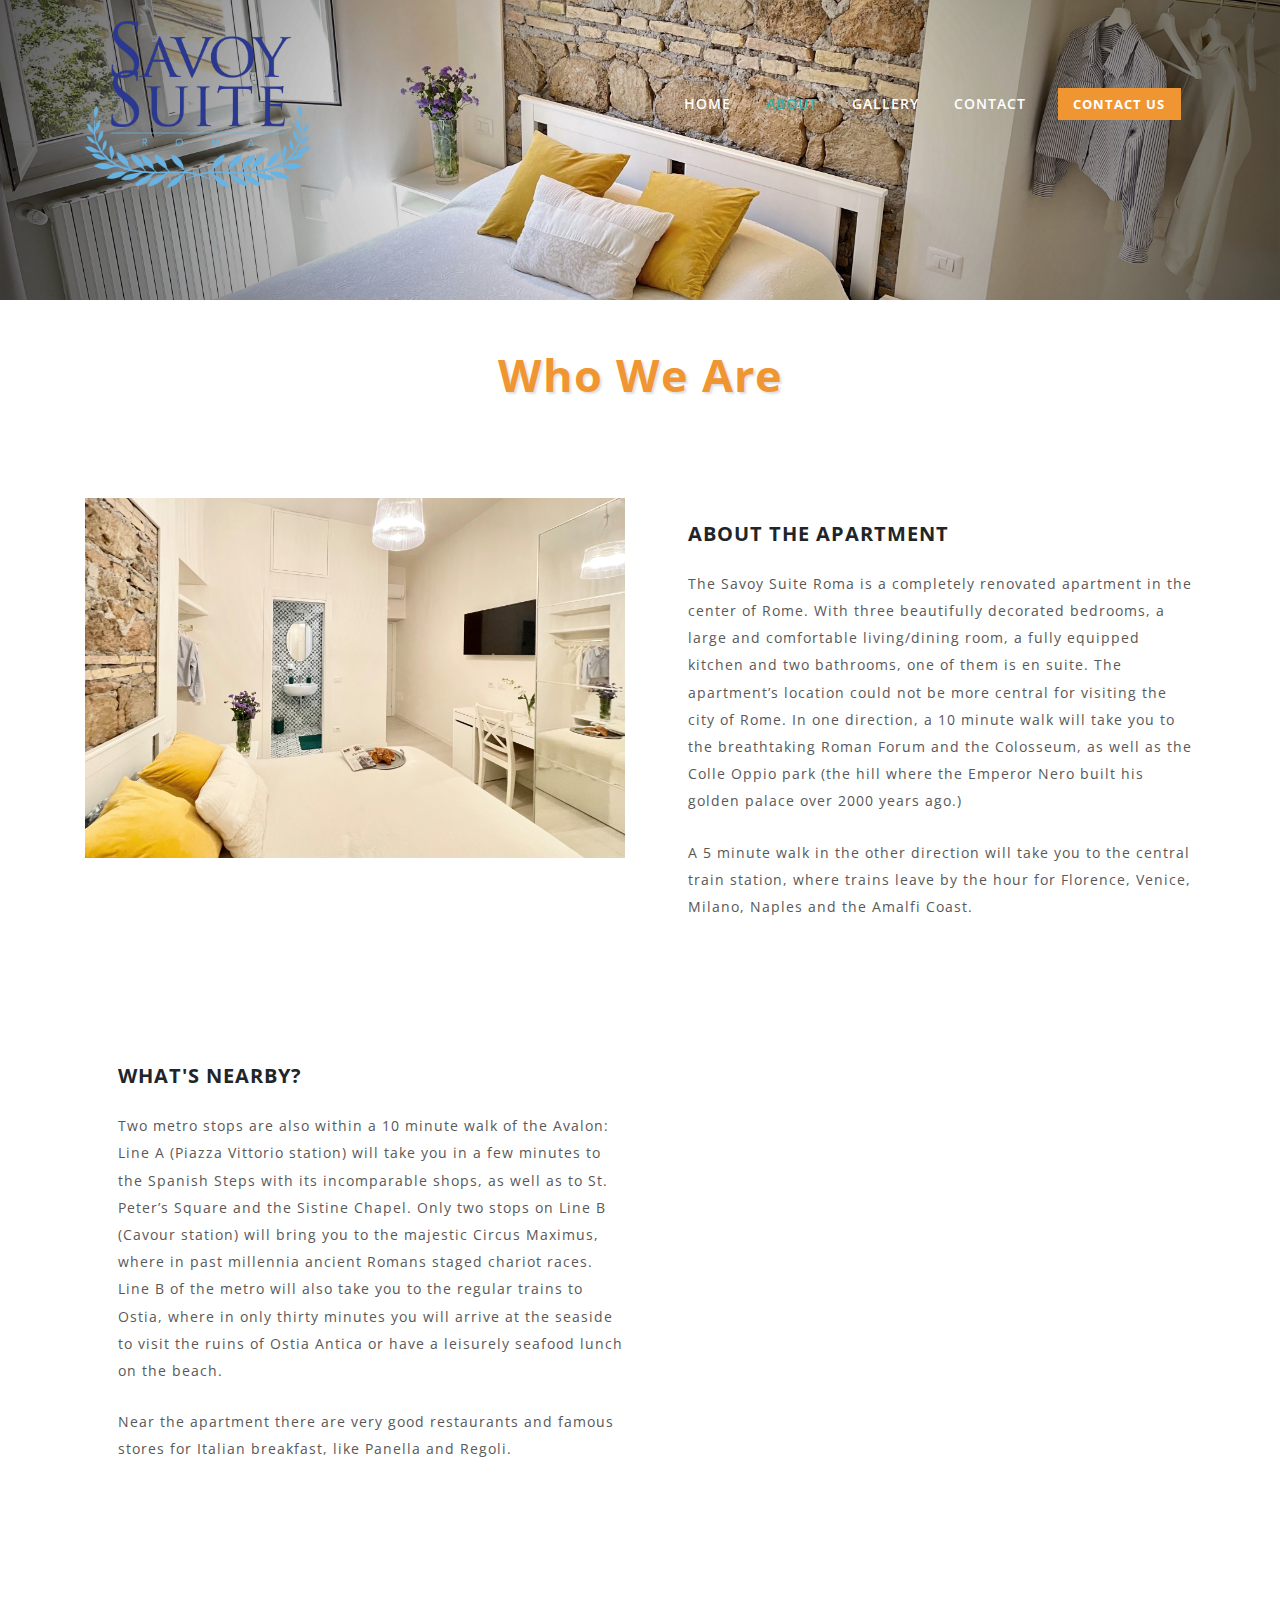
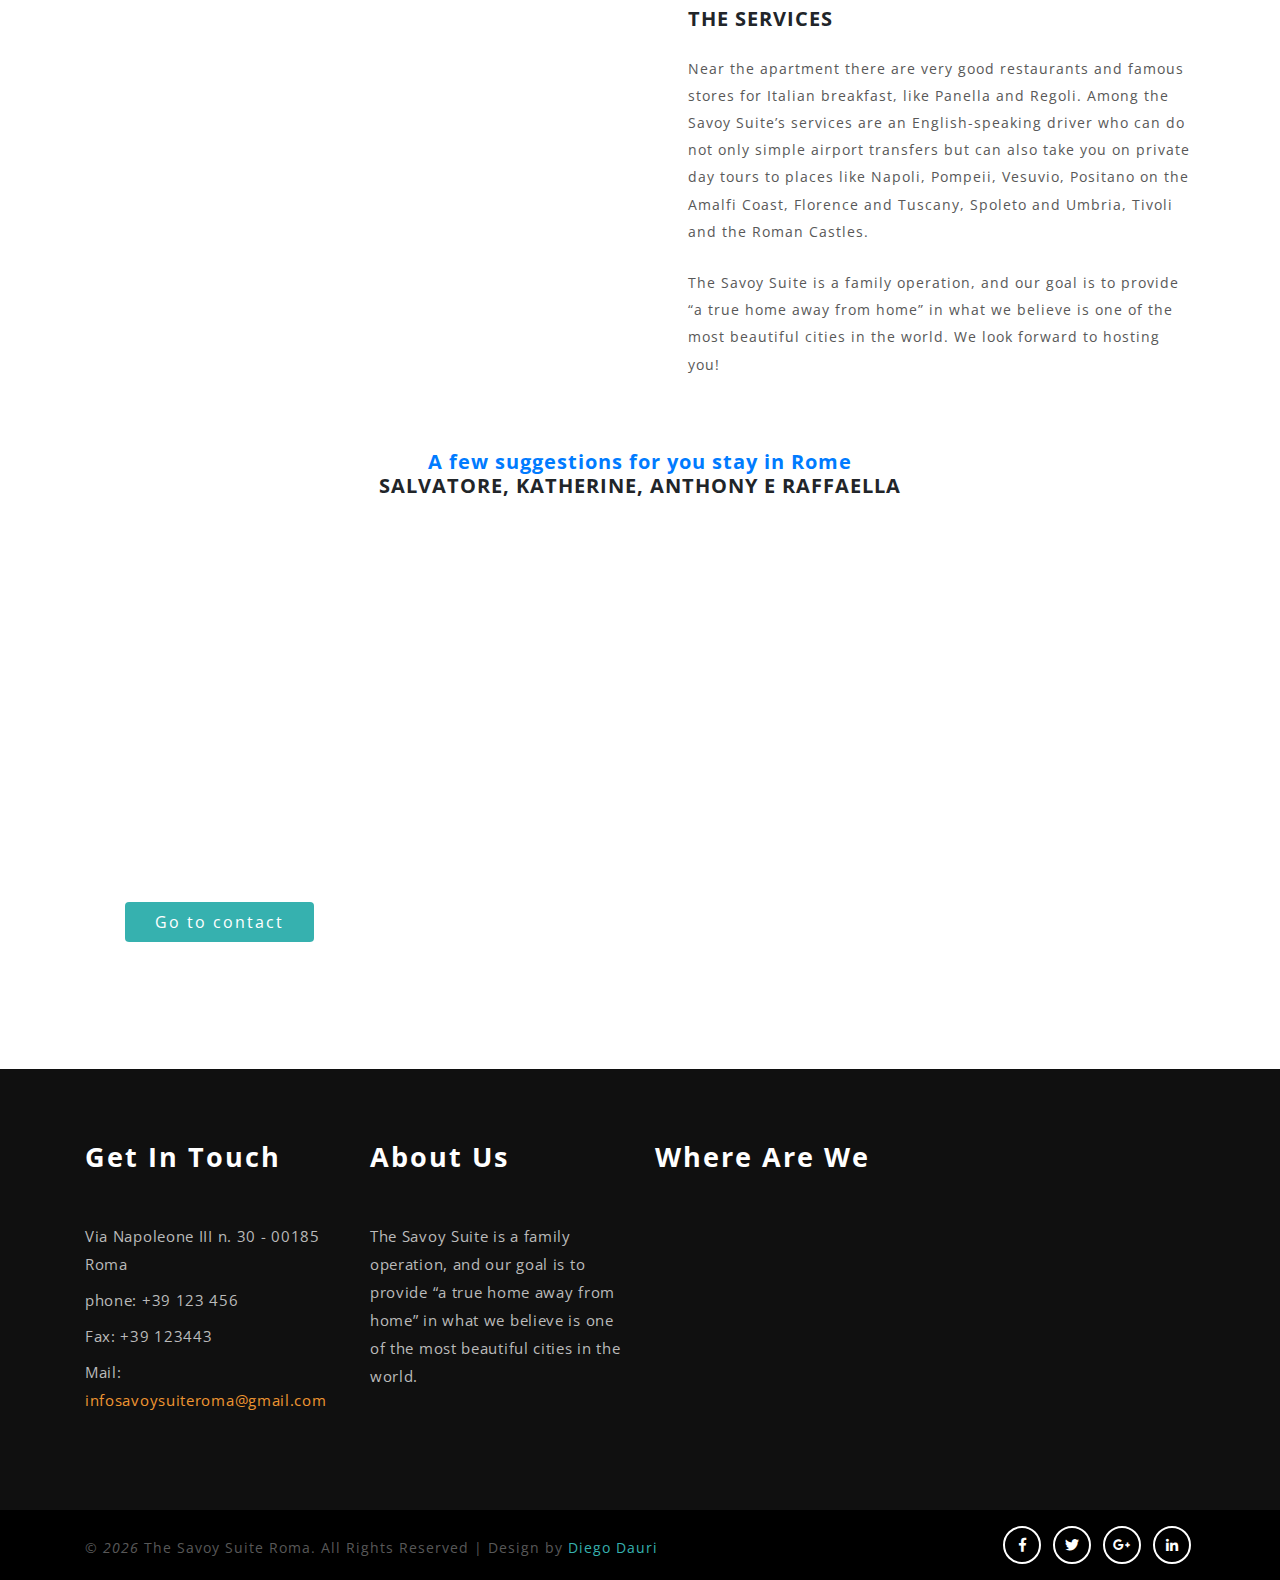
==== commit d787d91c: "Update contact information" ====
--- a/about.html
+++ b/about.html
@@ -37,9 +37,8 @@
         <div class="header-top">
             <div class="container">
                 <header class="mainheader py-3">
-                    <nav class="navbar navbar-expand-lg navbar-light bg-light RWDpagescrollfix">
-                        <h1><a class="navbar-brand" href="index.html"><img src="images/logo.png" width="75%"
-                                    alt="The room's logo"></a></h1>
+                    <nav class="navbar navbar-expand-lg navbar-light flex-nowrap bg-light RWDpagescrollfix">
+                        <h1><a class="navbar-brand" href="index.html"><img src="images/logo.png" class="logo" alt="The room's logo"></a></h1>
                         <button class="navbar-toggler" type="button" data-toggle="collapse" data-target=".navbar-toggle"
                             aria-controls="navbarNavAltMarkup" aria-expanded="false" aria-label="Toggle navigation">
                             <span class="navbar-toggler-icon"></span>
@@ -57,7 +56,7 @@
                                 <ul>
 
                                      <li class="number-phone"><a class="nav-link request text-uppercase font-weight-bold"
-                                        href="#">Book now</a>
+                                        href="contact.html">CONTACT US</a>
                                     </li>
                                 </ul>
                             </div>
@@ -147,12 +146,12 @@
                 <div class="row mb-md-4 mb-md-3">
                     <div class="col-lg-3 col-md-6 social-info text-left">
                         <h3 class="tittle1 foot mb-md-5 mb-4 text-white">Get in touch</h3>
-                        <p>123 manzoni street </p>
-                        <p class="my-2"> Rome, Italy</p>
+                        <p>Via Napoleone III n. 30 - 00185 Roma  </p>
+                        <p class="my-2"> </p>
                         <p class="phone">phone: +39 123 456</p>
                         <p class="phone my-2">Fax: +39 123443</p>
                         <p class="phone">Mail:
-                            <a href="mailto:info@example.com">info@example.com</a>
+                            <a href="mailto:infosavoysuiteroma@gmail.com">infosavoysuiteroma@gmail.com</a>
                         </p>
 
                     </div>
--- a/css/style.css
+++ b/css/style.css
@@ -108,6 +108,11 @@
     font-family: 'Open Sans', sans-serif;
 }
 
+.logo {
+    max-width: 40%;
+    height: auto;
+}
+
 .logo i {
     color: #03cce6;
     text-shadow: none;
@@ -160,6 +165,7 @@
 }
 
 a.nav-link.request {
+    white-space: nowrap;
     padding: 0.5em 1.2em;
     color: #ffffff;
     background: transparent;
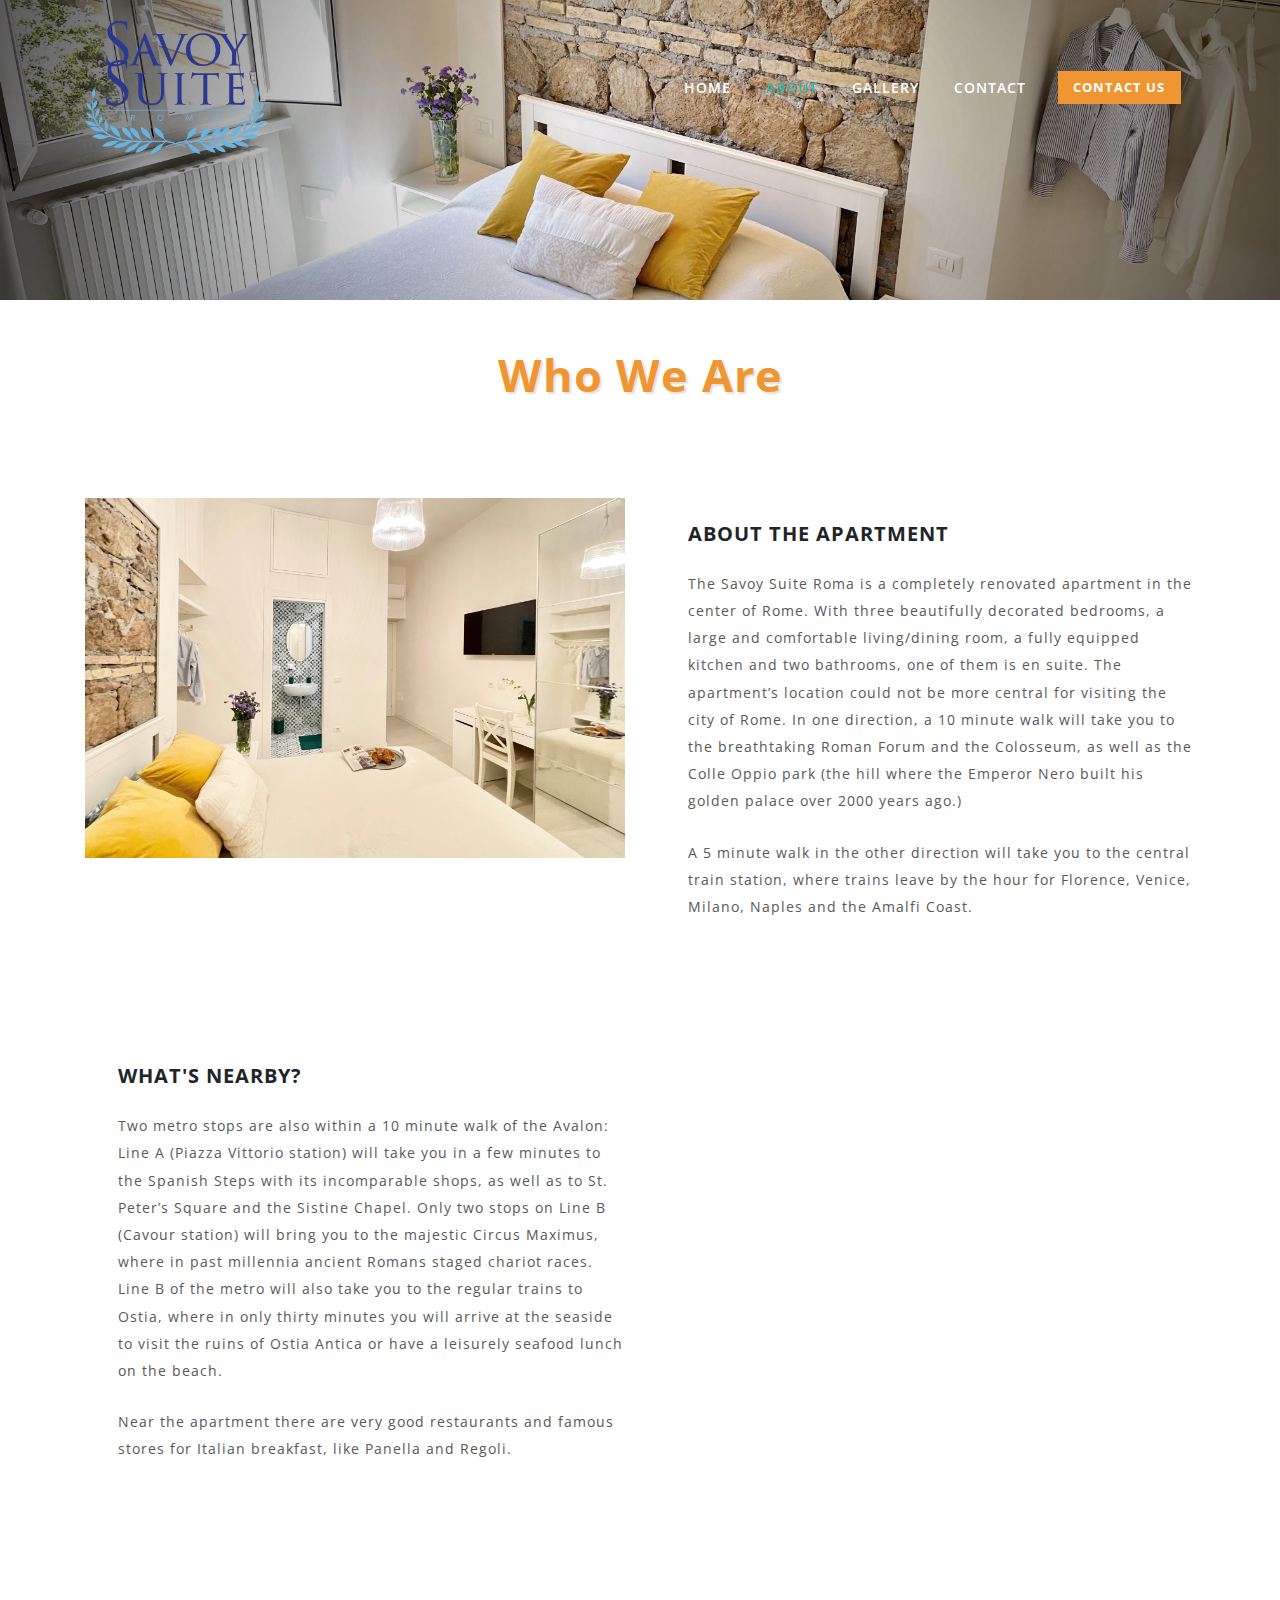
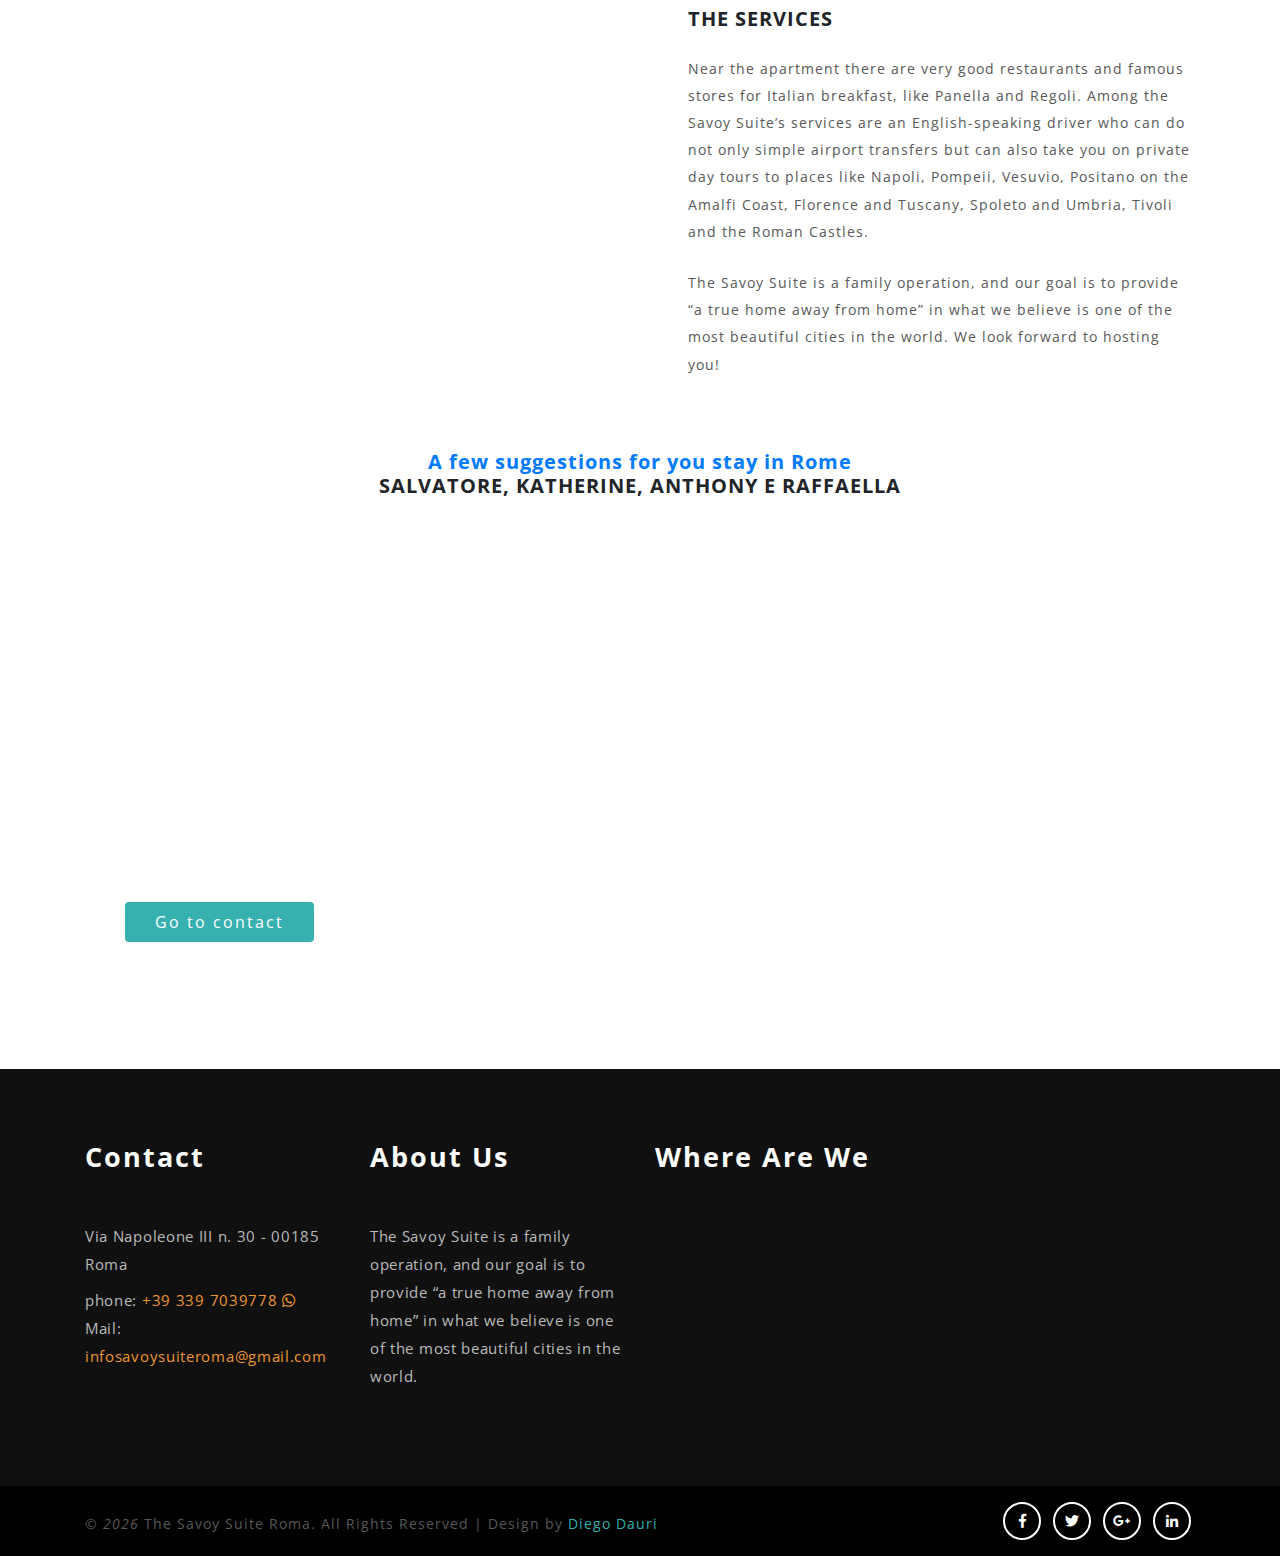
==== commit 0f03ae11: "Changed according to requests" ====
--- a/about.html
+++ b/about.html
@@ -145,11 +145,10 @@
             <div class="inner-sec py-md-5 py-3">
                 <div class="row mb-md-4 mb-md-3">
                     <div class="col-lg-3 col-md-6 social-info text-left">
-                        <h3 class="tittle1 foot mb-md-5 mb-4 text-white">Get in touch</h3>
+                        <h3 class="tittle1 foot mb-md-5 mb-4 text-white">Contact</h3>
                         <p>Via Napoleone III n. 30 - 00185 Roma  </p>
                         <p class="my-2"> </p>
-                        <p class="phone">phone: +39 123 456</p>
-                        <p class="phone my-2">Fax: +39 123443</p>
+                        <p class="phone"></i>phone: <a href="https://wa.me/393397039778">+39 339 7039778  <i class="fab fa-whatsapp"></i></i></a></p>
                         <p class="phone">Mail:
                             <a href="mailto:infosavoysuiteroma@gmail.com">infosavoysuiteroma@gmail.com</a>
                         </p>
@@ -164,7 +163,7 @@
                     <div class="col-lg-6 col-md-12 n-right tex-left">
                         <h3 class="tittle1 foot mb-md-5 mb-4 text-white">Where are we</h3>
                         <iframe
-                            src="https://www.google.com/maps/embed?pb=!1m18!1m12!1m3!1d190028.2570937572!2d12.395912560060866!3d41.91024148788334!2m3!1f0!2f0!3f0!3m2!1i1024!2i768!4f13.1!3m3!1m2!1s0x132f6196f9928ebb%3A0xb90f770693656e38!2sRoma%20RM!5e0!3m2!1sit!2sit!4v1637957519476!5m2!1sit!2sit"
+                            src="https://www.google.com/maps/embed?pb=!1m18!1m12!1m3!1d2969.8053832211317!2d12.499633415667455!3d41.89704237220717!2m3!1f0!2f0!3f0!3m2!1i1024!2i768!4f13.1!3m3!1m2!1s0x132f61a35b5ef8f9%3A0x3b40a8083db4d3bd!2sVia%20Napoleone%20III%2C%2030%2C%2000185%20Roma%20RM!5e0!3m2!1sit!2sit!4v1643835918040!5m2!1sit!2sit"
                             width="75%" height="85%" style="border:0;" allowfullscreen="" loading="lazy"></iframe>
                     </div>
                 </div>
--- a/css/style.css
+++ b/css/style.css
@@ -109,7 +109,7 @@
 }
 
 .logo {
-    max-width: 40%;
+    max-width: 32%;
     height: auto;
 }
 
@@ -870,7 +870,6 @@
 }
 
 .feedback-img-info {
-    float: left;
     width: 65%;
     margin: 1em 0 0 2em;
 }
@@ -881,6 +880,7 @@
     letter-spacing: 1px;
     font-weight: 700;
     text-transform: uppercase;
+    white-space: nowrap;
 }
 
 .feedback-img-info p {
@@ -1669,4 +1669,32 @@
 }
 }
 
+.owl-prev {
+    width: 100px;
+    height: 100px;
+}
+
+.owl-next {
+    width: 100px;
+    height: 100px;
+}
+.owl-prev i, .owl-next i {font-size: 2em; color: #000;}
+
+.feedback-grids {
+    margin: auto;
+    width: 50%;
+}
+
+.colosseum-image {
+    height: 35px;
+    width: 35px;
+    background: url("../images/colosseum.png") no-repeat;
+    display: inline-block;
+    
+}
+
+.colosseum-div:hover .colosseum-image {
+    background: url("../images/colosseum-alt.png") no-repeat;
+    
+}
 /*--//responsive--*/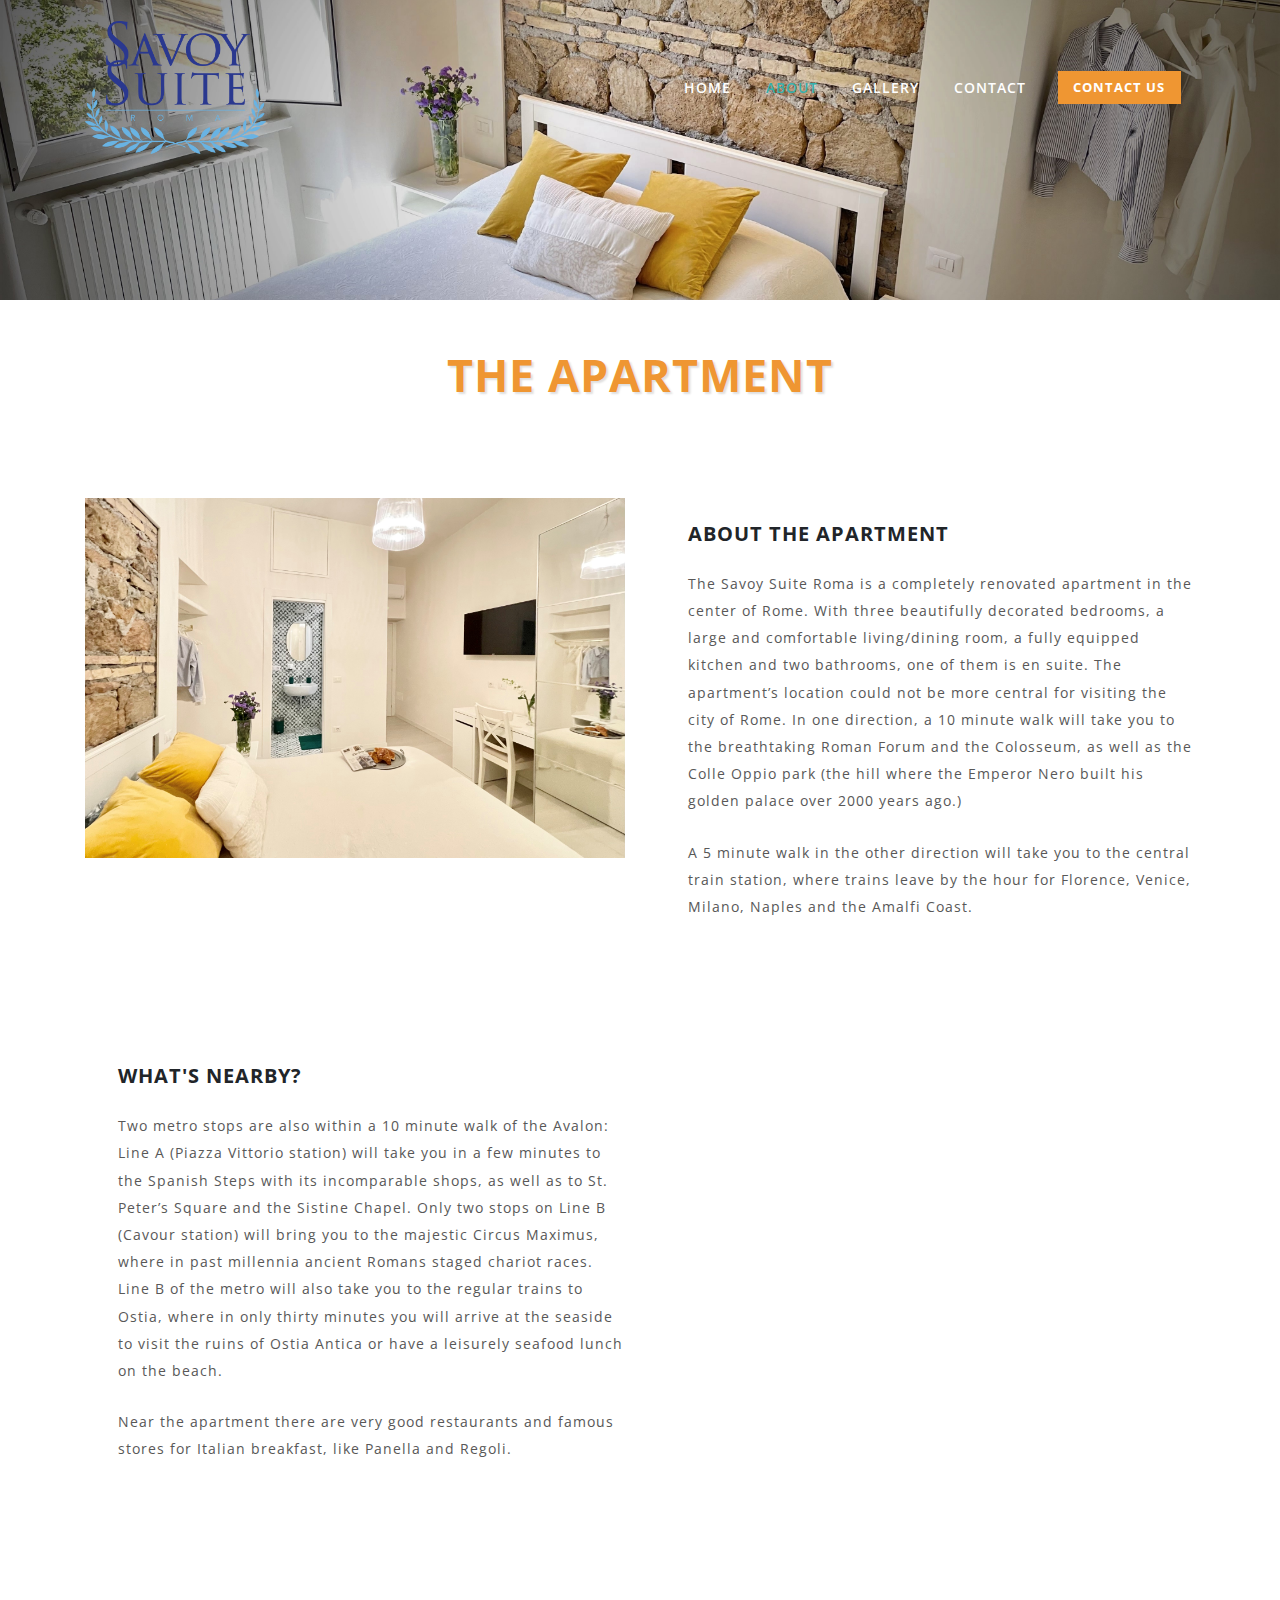
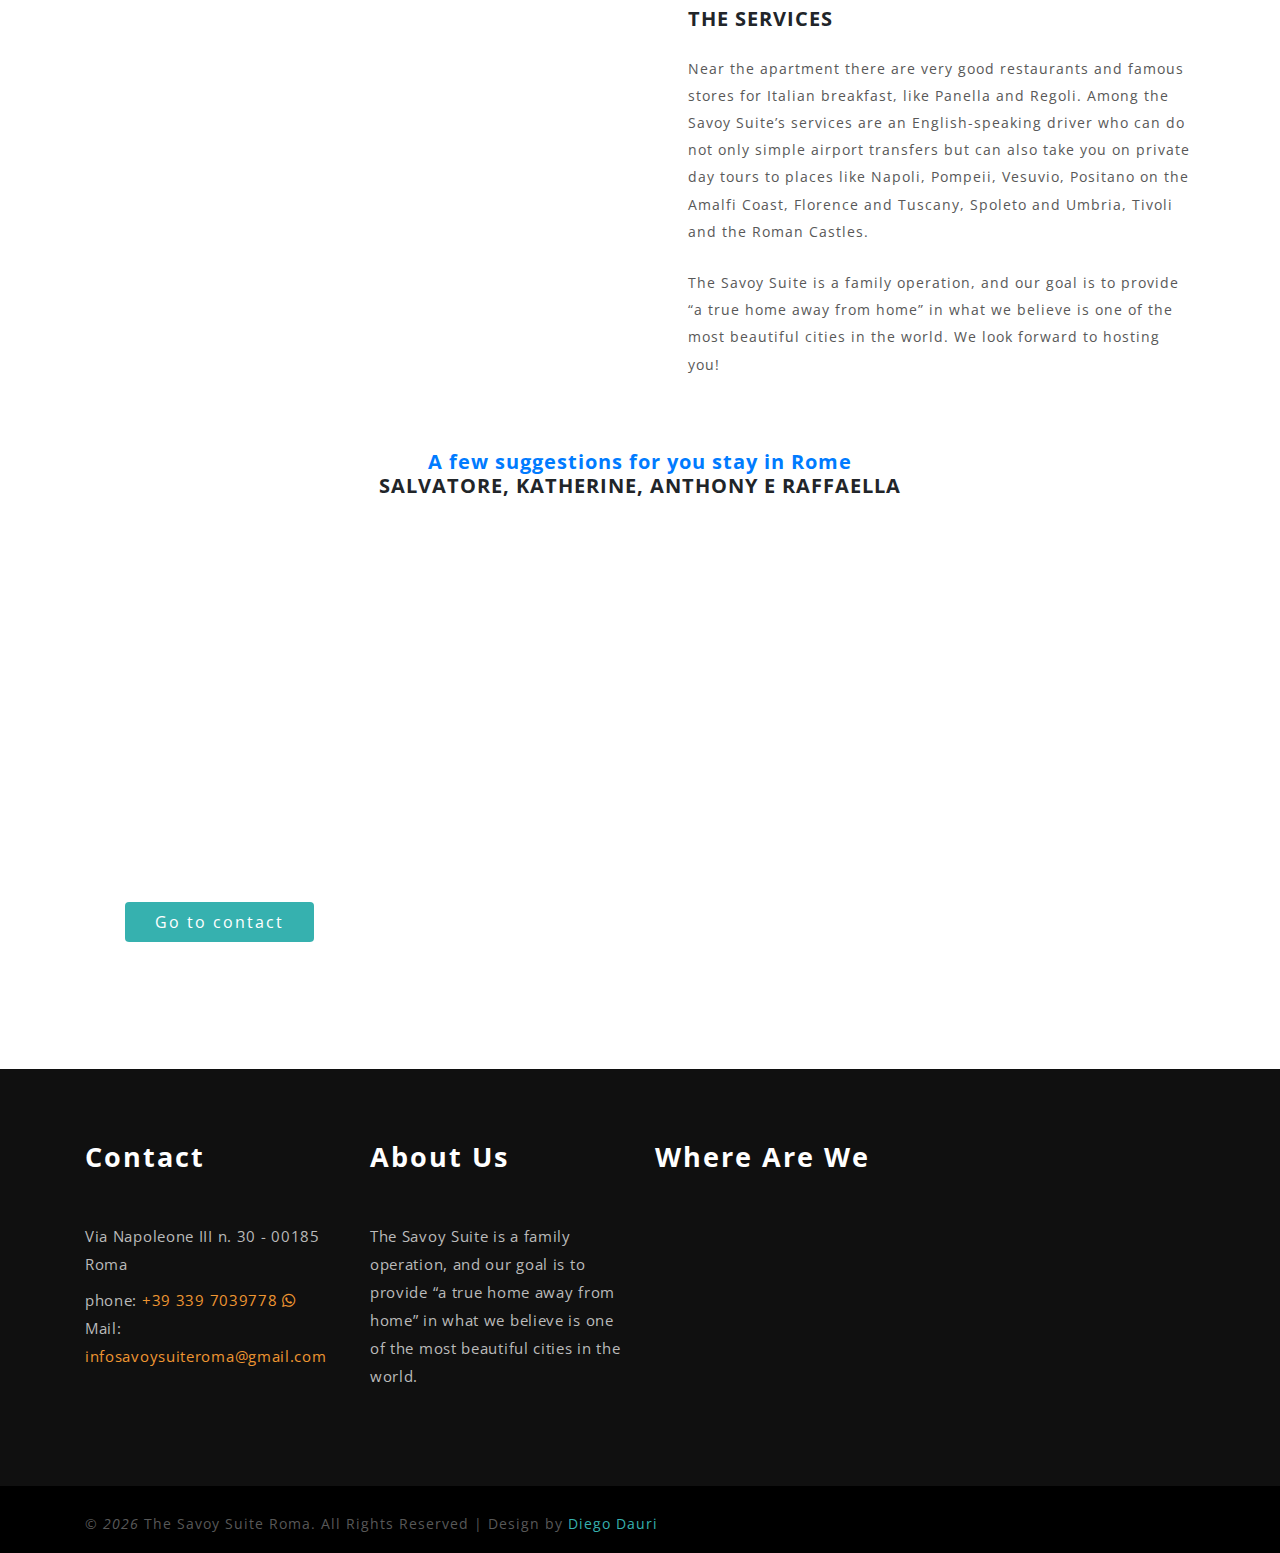
==== commit b747fed6: "Minor adjustments" ====
--- a/about.html
+++ b/about.html
@@ -73,7 +73,7 @@
     <!-- banner-bottom -->
     <section class="banner-bottom py-lg-5 py-md-5 py-3" id="about">
         <div class="container">
-            <h3 class="tittle text-center mb-md-5 mb-4">Who We Are</h3>
+            <h3 class="tittle text-center mb-md-5 mb-4">THE APARTMENT</h3>
             <div class="inner-sec py-lg-5 py-3">
                 <div class="row">
                     <div class="col-lg-6 about-img">
@@ -179,14 +179,6 @@
                         <a href="http://w3layouts.com/"> Diego Dauri </a>
                     </p>
                 </div>
-                <div class="col-md-4">
-                    <ul class="social-icons scial justify-content-end">
-                        <li class="mr-1"><a href="#"><span class="fab fa-facebook-f"></span></a></li>
-                        <li class="mx-1"><a href="#"><span class="fab fa-twitter"></span></a></li>
-                        <li class="mx-1"><a href="#"><span class="fab fa-google-plus-g"></span></a></li>
-                        <li class="mx-1"><a href="#"><span class="fab fa-linkedin-in"></span></a></li>
-                    </ul>
-                </div>
             </div>
         </div>
     </div>
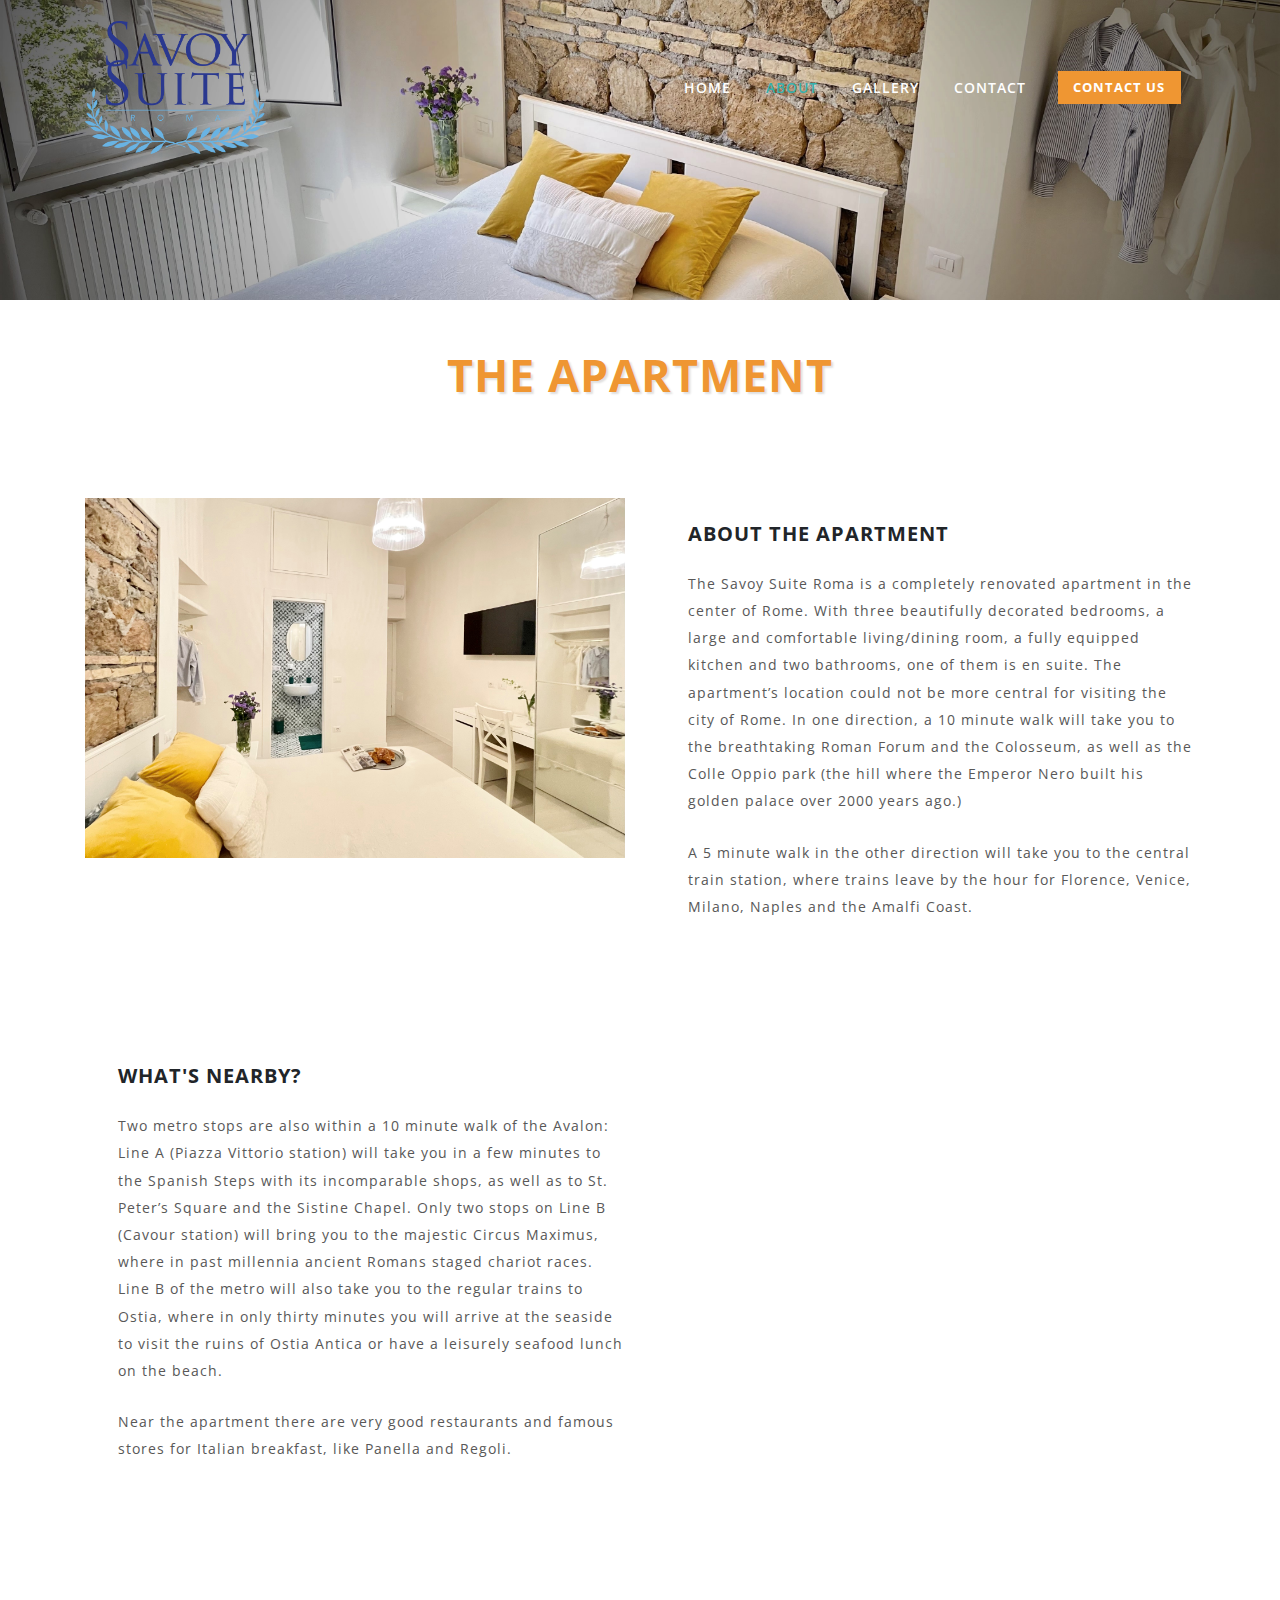
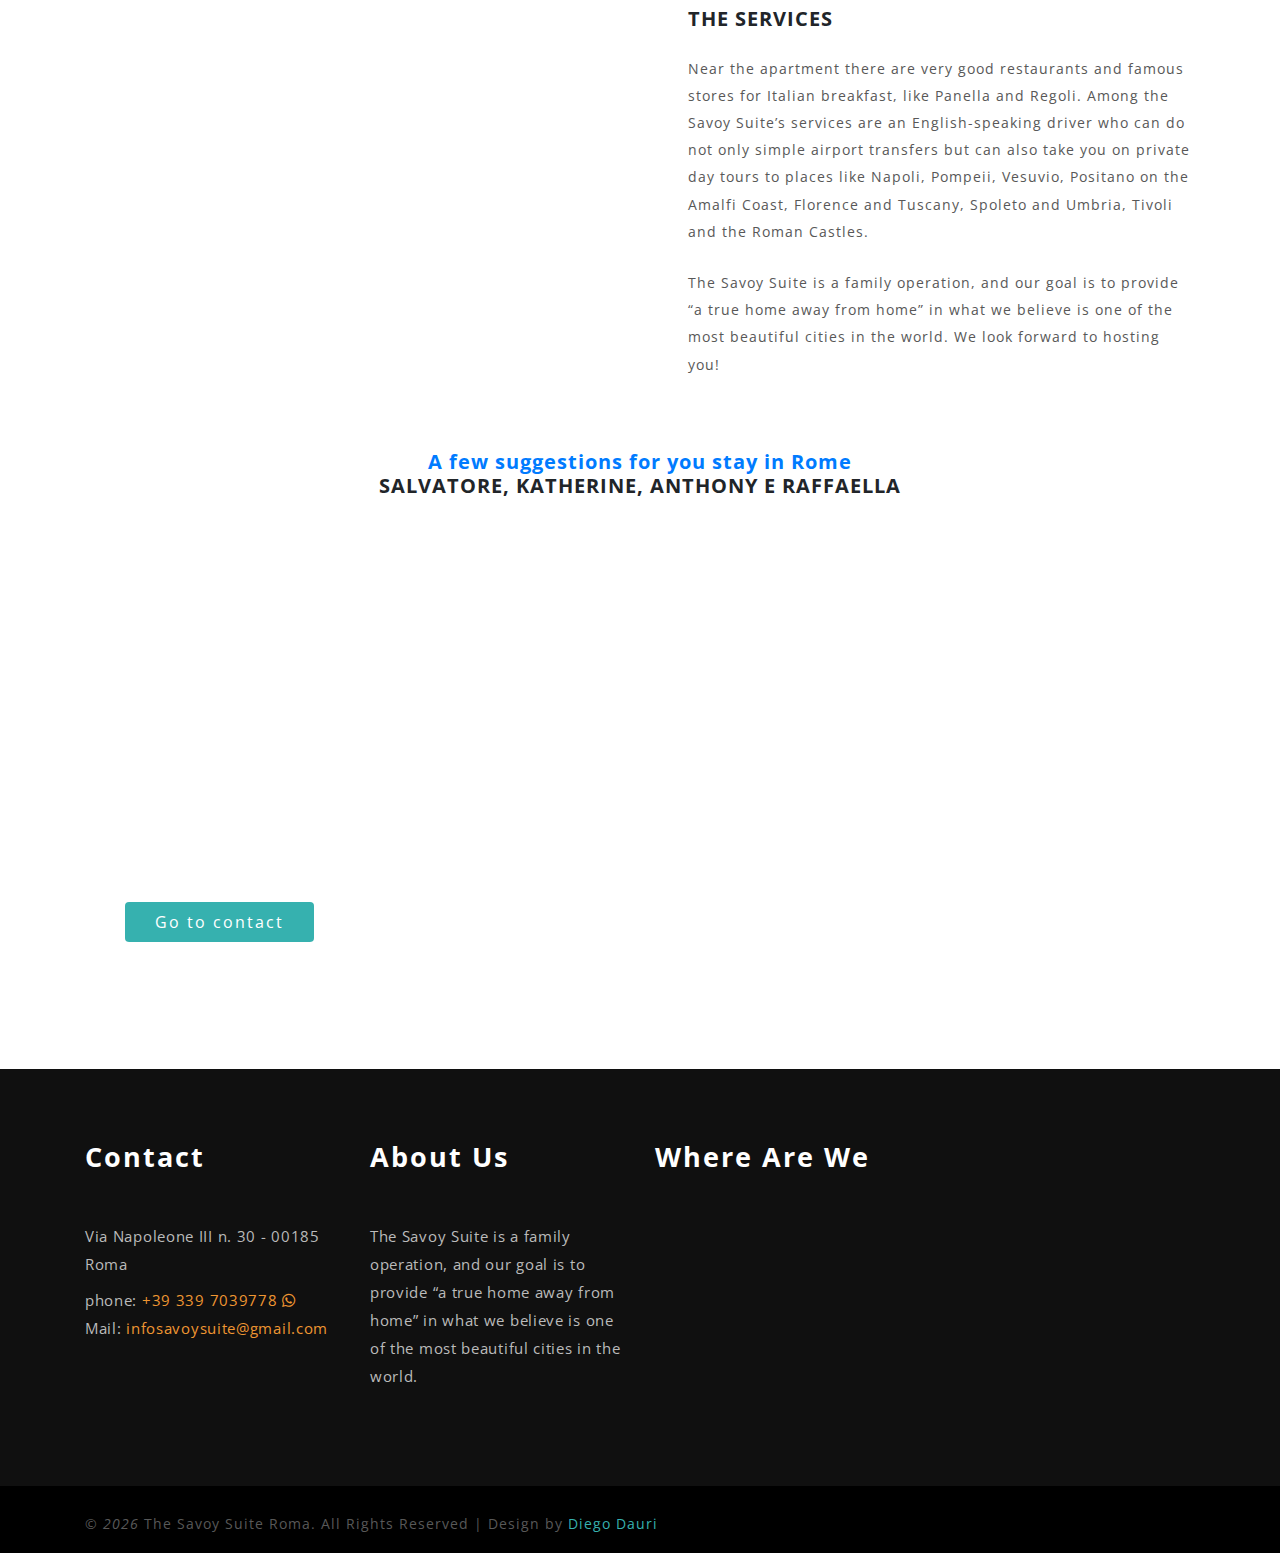
==== commit 4963ea3c: "Correct email" ====
--- a/about.html
+++ b/about.html
@@ -150,7 +150,7 @@
                         <p class="my-2"> </p>
                         <p class="phone"></i>phone: <a href="https://wa.me/393397039778">+39 339 7039778  <i class="fab fa-whatsapp"></i></i></a></p>
                         <p class="phone">Mail:
-                            <a href="mailto:infosavoysuiteroma@gmail.com">infosavoysuiteroma@gmail.com</a>
+                            <a href="mailto:infosavoysuite@gmail.com">infosavoysuite@gmail.com</a>
                         </p>
 
                     </div>
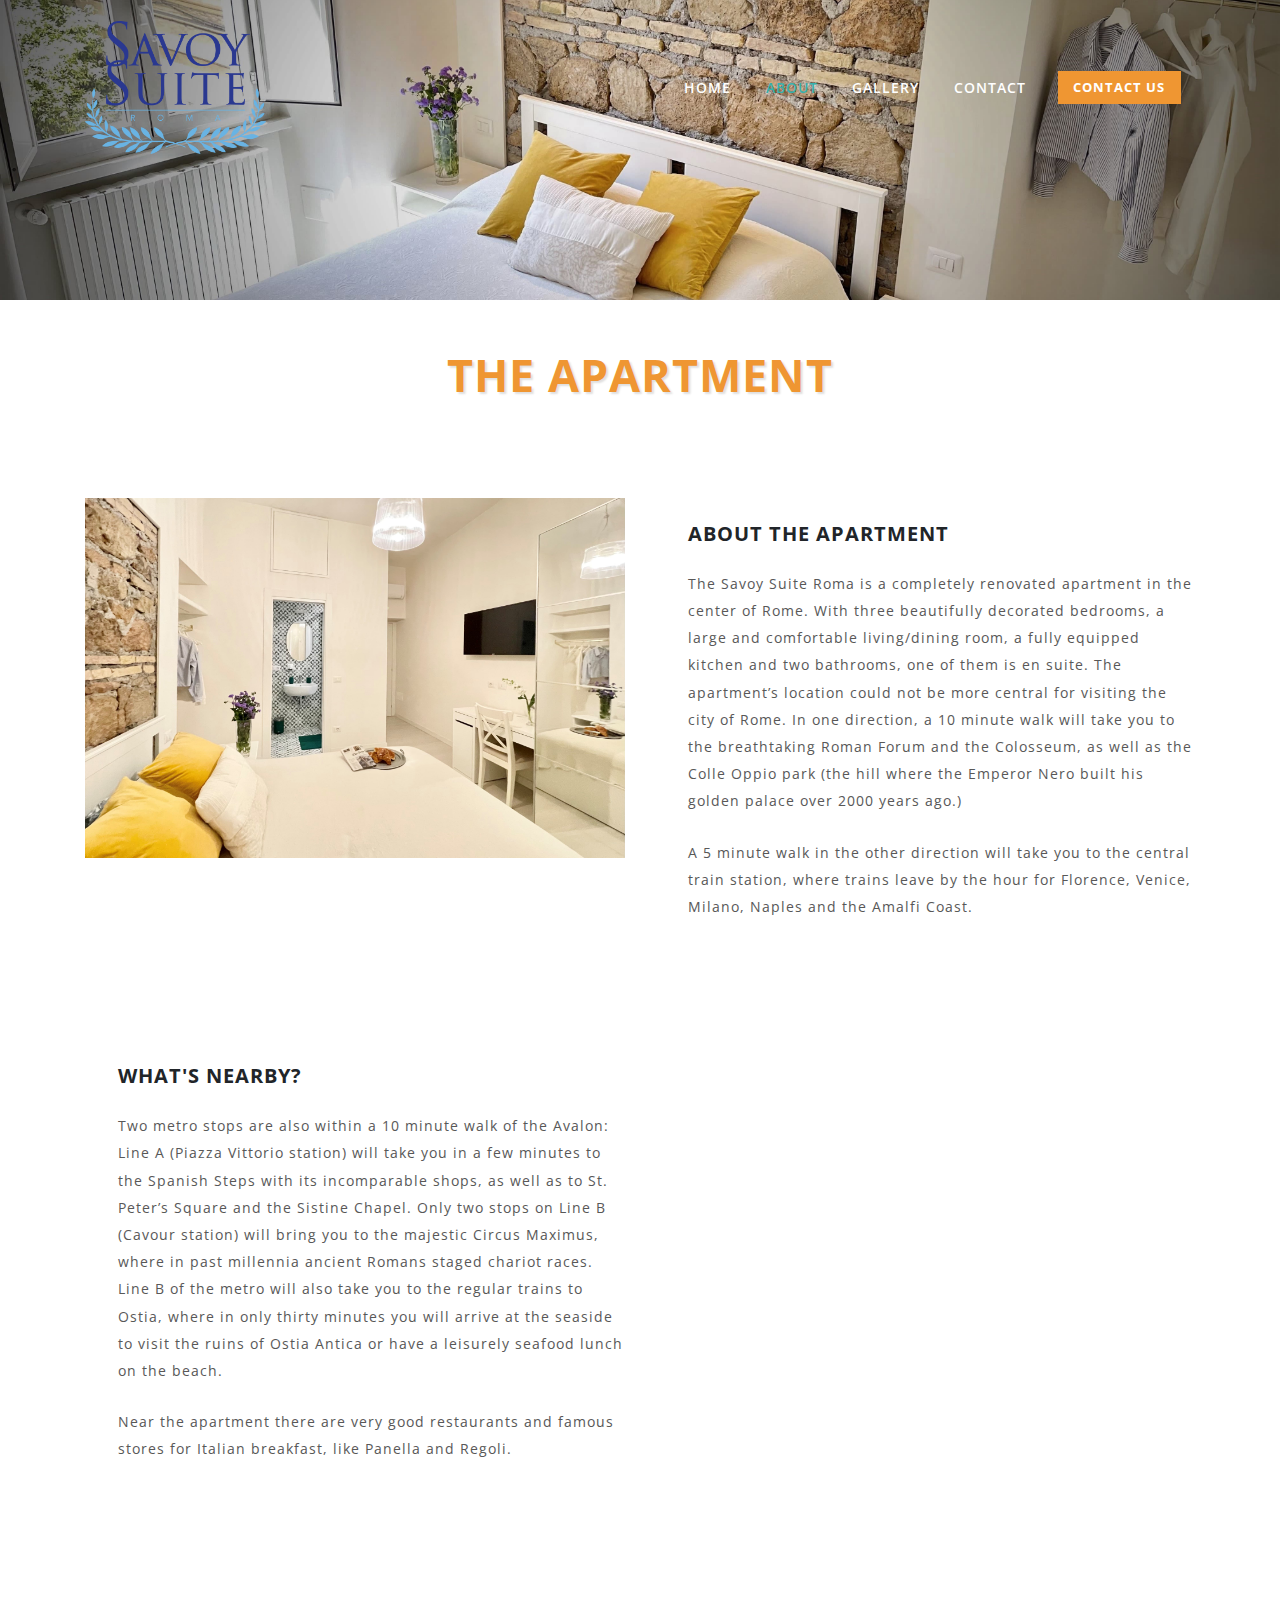
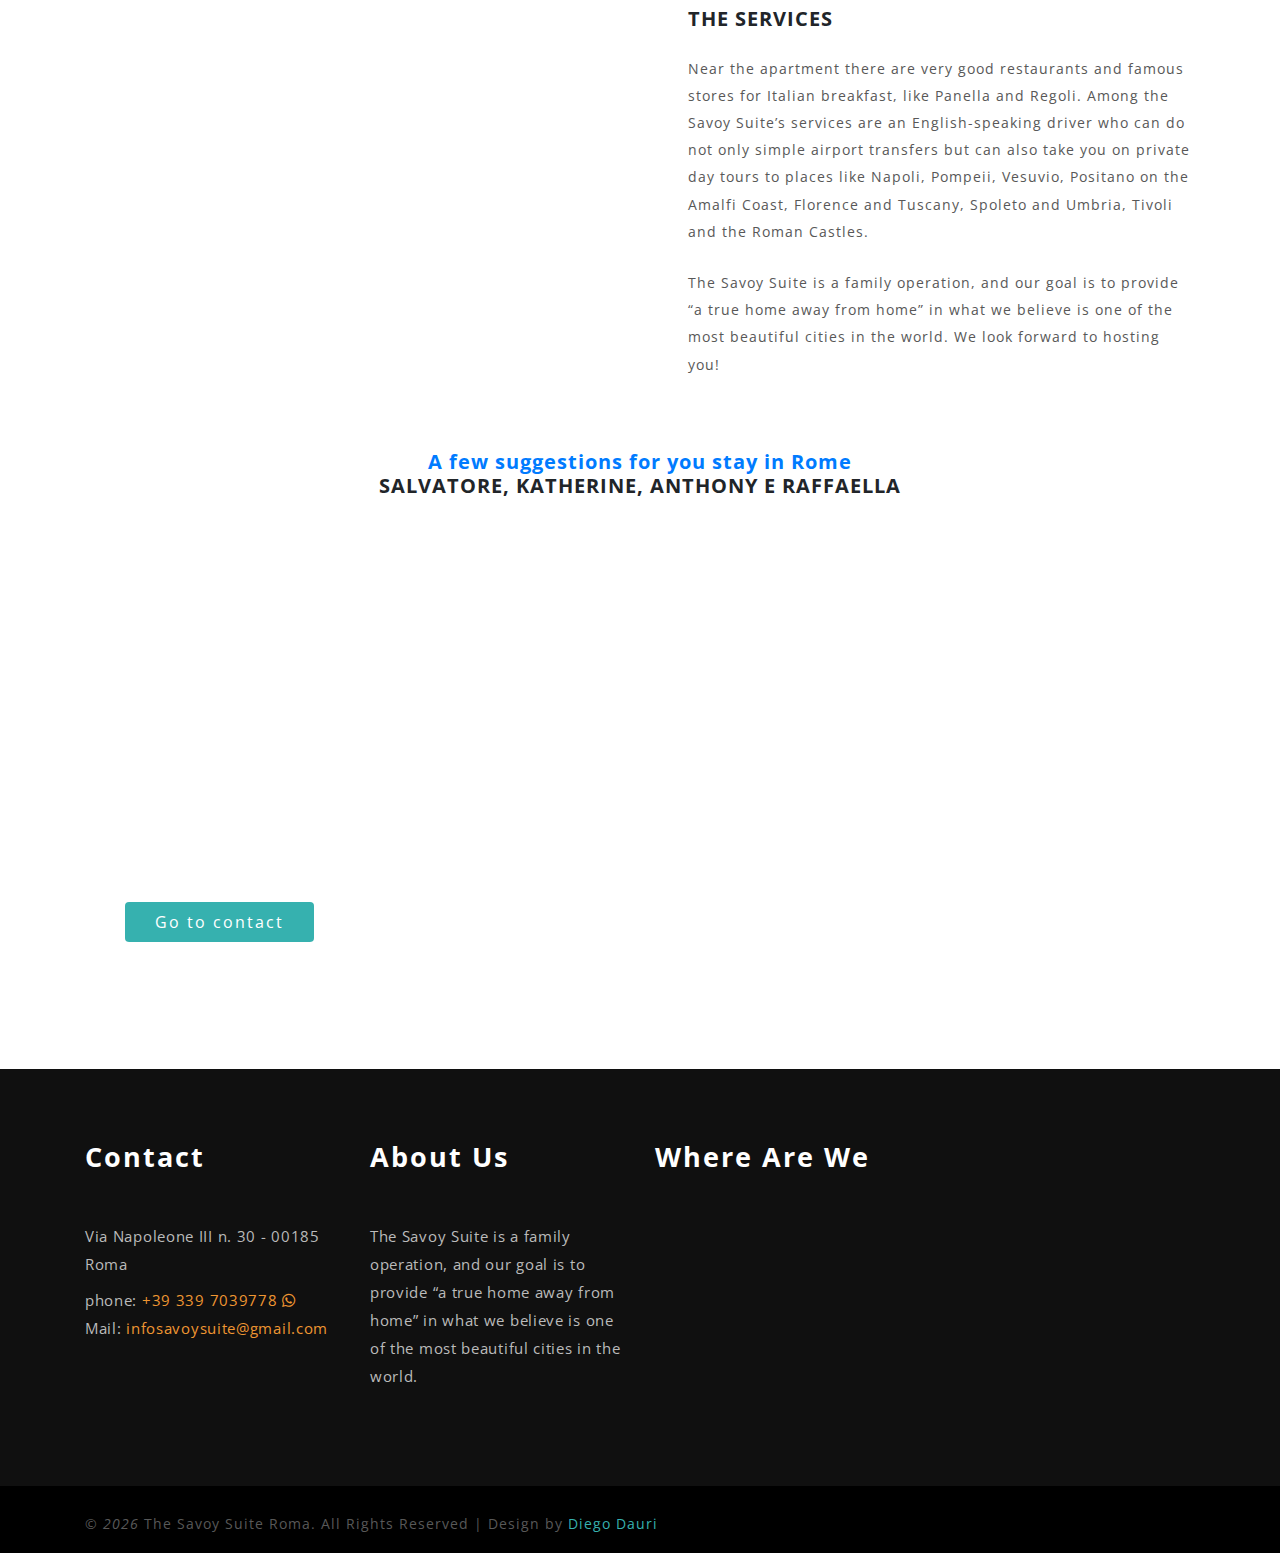
==== commit 0464dd5c: "Fix broken links" ====
--- a/about.html
+++ b/about.html
@@ -131,7 +131,7 @@
                         <h3 class="mb-3 mt-3 text-white">Feel Free to Contact Us Directly</h3>
                         <p class="text-white">If you have any question regarding the Savoy Suite please feel free to
                             contact us directly, we will be more than happy to help you arrange you stay in rome.</p>
-                        <a href="#" class="btn btn-primary mt-3" data-toggle="modal" data-target="#myModal">Go to
+                        <a href="contact.html" class="btn btn-primary mt-3">Go to
                             contact</a>
                     </div>
                 </div>
